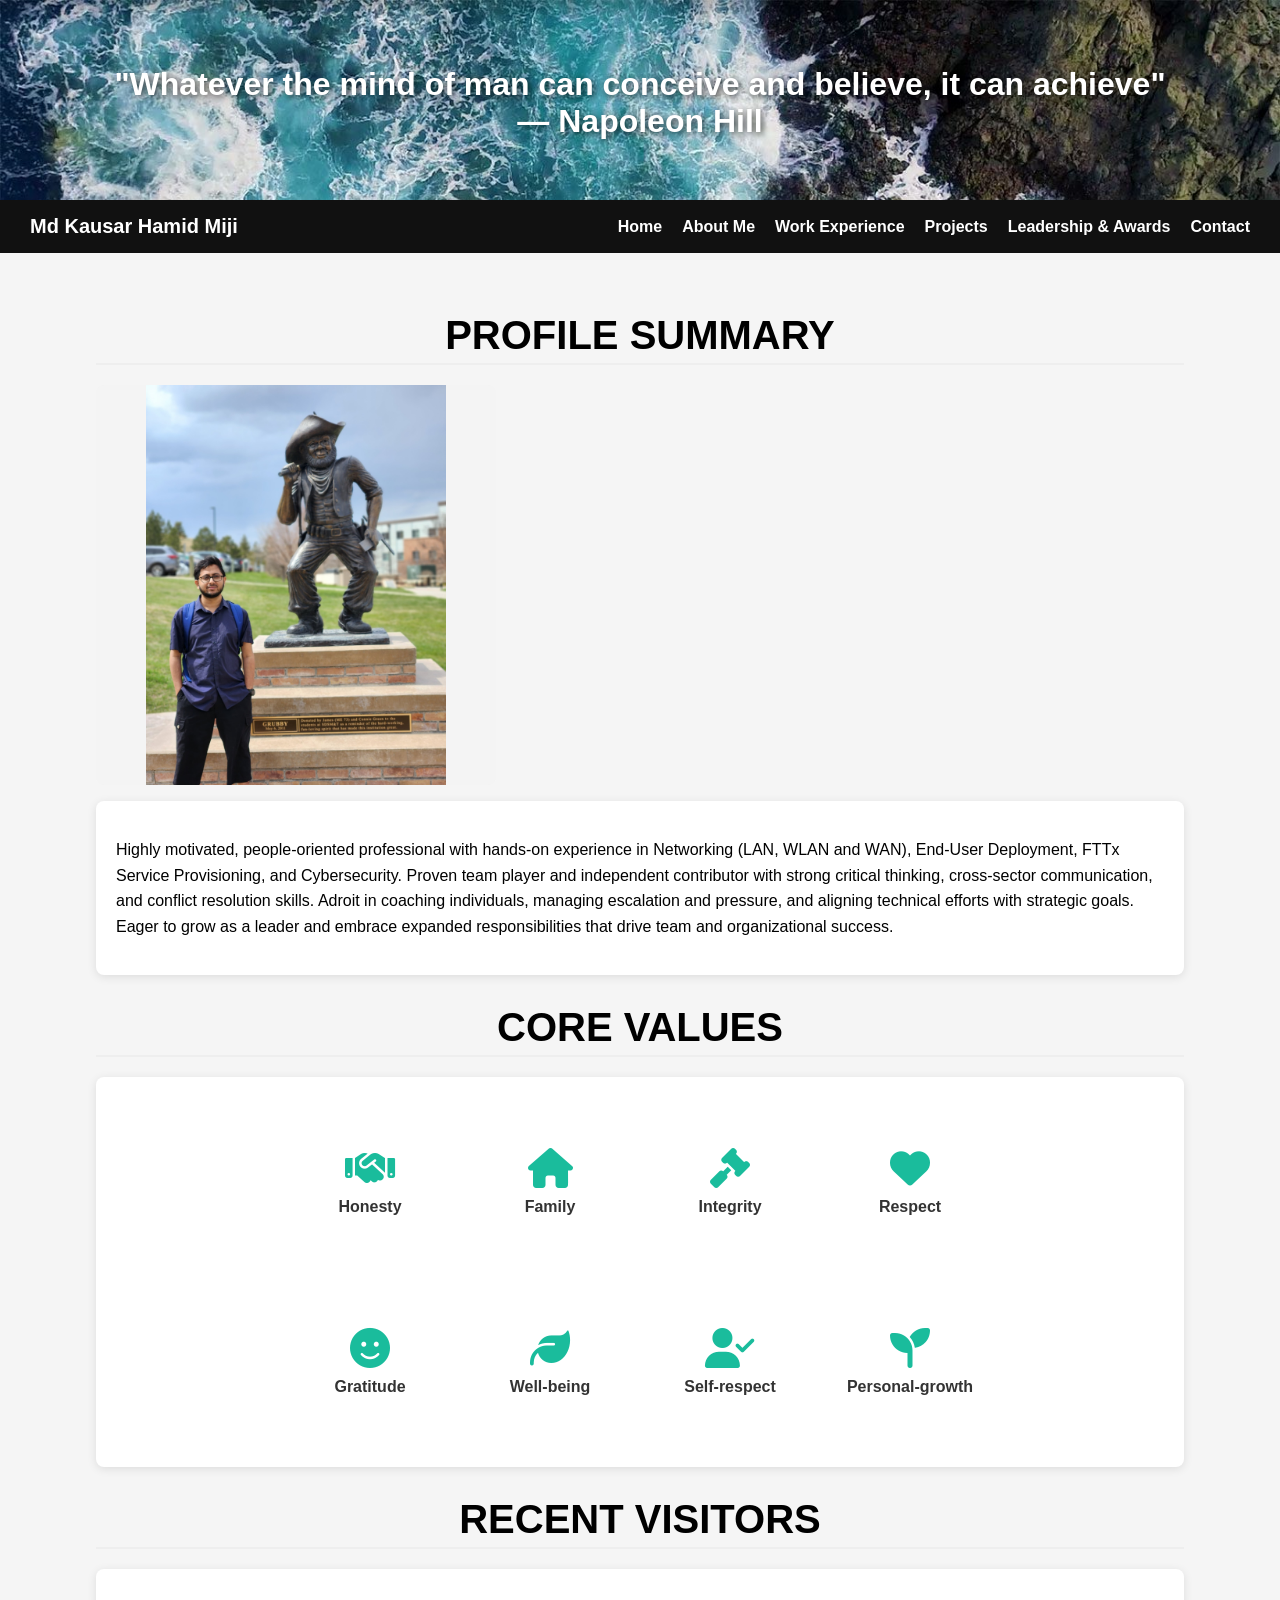
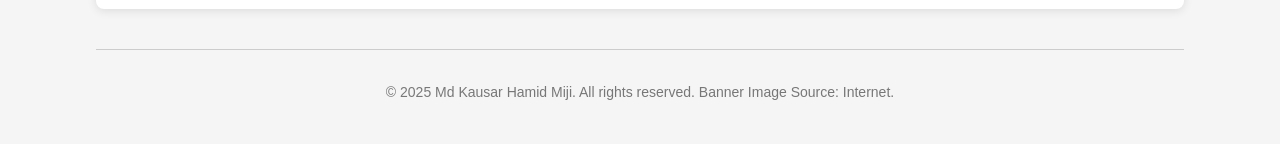
==== index.html @ d7bc6cb7 "Update index.html Updated photo frame" ====
<!DOCTYPE html>
<html lang="en">
<head>
  <meta charset="UTF-8">
  <meta name="viewport" content="width=device-width, initial-scale=1">
  <title>Miji's Portfolio</title>
  <!-- Font Awesome for icons -->
  <link rel="stylesheet" href="https://cdnjs.cloudflare.com/ajax/libs/font-awesome/6.4.0/css/all.min.css">
  <style>
    body {
      margin: 0;
      font-family: Arial, sans-serif;
      background: #f5f5f5;
    }

    /* Hero Photo Banner */
    .hero-photo {
      position: relative;
      width: 100%;
      max-height: 200px;
      overflow: hidden;
    }

    .hero-photo img {
      width: 100%;
      height: 100%;
      object-fit: cover;
      display: block;
    }

    .hero-text {
      position: absolute;
      bottom: 60px;
      left: 50%;
      transform: translateX(-50%);
      color: white;
      font-size: 32px;
      font-weight: bold;
      text-align: center;
      text-shadow: 2px 2px 6px rgba(0,0,0,0.7);
      width: 90%;
    }
    
    /* Topbar */
    .topbar {
      background-color: #111;
      color: white;
      width: 100%;
      padding: 15px 30px;
      box-sizing: border-box;
      display: flex;
      justify-content: space-between;
      align-items: center;
      position: sticky;
      top: 0;
      z-index: 1000;
    }

    .topbar h1 {
      font-size: 20px;
      margin: 0;
    }

    .topbar nav ul {
      list-style: none;
      display: flex;
      gap: 20px;
      margin: 0;
      padding: 0;
    }

    .topbar nav ul li a {
      color: white;
      text-decoration: none;
      font-weight: bold;
      transition: color 0.3s ease;
    }

    .topbar nav ul li a:hover {
      color: #f39c12;
    }

    /* Profile Photo below Topbar */
    .profile-picture {
      display: flex;
      flex-direction: column;
      align-items: center;
      padding: 16px;
      margin: 16px auto;
      width: 450px;
      box-shadow: 0 2px 6px rgba(0,0,0,0.1);
      border-radius: 8px;
      background-color: #fff;
    }

    .photo-container {
      width: 400px;
      height: 400px;
      display: flex;
      align-items: center;
      justify-content: center;
      margin-bottom: 16px;
      overflow: hidden;
      border-radius: 8px;
      background-color: #f4f4f4;
    }

    .photo-container img {
      max-width: 100%;
      max-height: 100%;
      object-fit: contain;
    }
    
/* Test frame ends here --> Previous frame starts here-->
    
    .profile-photo-container {
      text-align: center;
      margin: 20px 0;
    }

    .profile-photo-container img {
      width: 400px;
      height: 400px;
      border-radius: 50%;
      object-fit: cover;
      border: 4px solid #111;
      box-shadow: 0 4px 15px rgba(0,0,0,0.3);
    }
 */   
    /* Main content */
    .main-content {
      margin: 0 1in;
      padding: 30px 0;
    }

    h2 {
      font-size: 40px;
      margin: 30px 0 20px;
      text-align: center;
      border-bottom: 2px solid #eee;
      padding-bottom: 5px;
      margin-bottom: 20px;
    }

    .experience-item {
      background: #fff;
      padding: 20px;
      margin-bottom: 20px;
      border-radius: 8px;
      box-shadow: 0 2px 10px rgba(0,0,0,0.1);
    }

    .experience-item p {
      font-size: 16px;
      line-height: 1.6;
    }

    /* Core Values Section */
    .core-values {
      background: #fff;
      padding: 30px;
      border-radius: 8px;
      box-shadow: 0 2px 10px rgba(0,0,0,0.1);
      margin-bottom: 20px;
      display: flex;
      justify-content: center; /* center the grid horizontally */
    }

    .core-values-grid {
      display: grid;
      grid-template-columns: repeat(4, 150px);
      grid-template-rows: repeat(2, 150px);
      gap: 30px;
      justify-items: center;
      align-items: center;
      text-align: center;
    }

    .core-value {
      display: flex;
      flex-direction: column;
      align-items: center;
      justify-content: center;
    }

    .core-value i {
      font-size: 40px;
      margin-bottom: 10px;
      color: #1abc9c;
      transition: transform 0.3s ease;
    }

    .core-value i:hover {
      transform: scale(1.2);
    }

    .core-value span {
      font-size: 16px;
      font-weight: bold;
      color: #333;
    }

    footer {
      border-top: 1px solid #ccc;
      padding-top: 20px;
      font-size: 14px;
      color: #777;
      margin-top: 40px;
      text-align: center;
    }

    @media (max-width: 768px) {
      .main-content {
        margin: 0 20px;
      }
      .core-values-grid {
        grid-template-columns: repeat(2, 120px);
        grid-template-rows: repeat(4, 120px);
        gap: 20px;
      }
      .core-value i {
        font-size: 35px;
      }

      .photo-container {
        width: 100%;
        height: auto;
      }
    }
  </style>
</head>

<body>

  <!-- Hero Photo Banner -->
  <div class="hero-photo">
    <img src="ocean-banner.jpg" alt="Profile Photo">
    <div class="hero-text">
      "Whatever the mind of man can conceive and believe, it can achieve" <br> — Napoleon Hill
    </div>
  </div>

  <!-- Topbar -->
  <div class="topbar">
    <h1 class="centered-heading">Md Kausar Hamid Miji</h1>
    <nav>
      <ul>
        <li><a href="index.html">Home</a></li>
        <li><a href="about.html">About Me</a></li>
        <li><a href="Work_Experience.html">Work Experience</a></li>
        <li><a href="projects.html">Projects</a></li>
        <li><a href="leadership.html">Leadership & Awards</a></li>
        <li><a href="contact.html">Contact</a></li>
      </ul>
    </nav>
  </div>

  <!-- Main content -->
  <div class="main-content">
    <!-- Profile Summary -->
    <section id="ProfileSummary">
      <h2>PROFILE SUMMARY</h2>
      <div class=".profile-picture">
        <div class="photo-container">
           <img src="profile_pic.jpg" alt="Md Kausar Hamid Miji">
        </div>
      </div>
      
      <div class="experience-item">   
        <p>
          Highly motivated, people-oriented professional with hands-on experience in Networking (LAN, WLAN and WAN), End-User
          Deployment, FTTx Service Provisioning, and Cybersecurity. Proven team player and independent contributor with strong
          critical thinking, cross-sector communication, and conflict resolution skills. Adroit in coaching individuals, managing escalation
          and pressure, and aligning technical efforts with strategic goals. Eager to grow as a leader and embrace expanded responsibilities
          that drive team and organizational success.
        </p>
      </div>
    </section>

    <!-- Core Values -->
    <section id="CoreValues">
      <h2>CORE VALUES</h2>
      <div class="core-values">
        <div class="core-values-grid">
          <div class="core-value"><i class="fas fa-handshake"></i><span>Honesty</span></div>
          <div class="core-value"><i class="fas fa-home"></i><span>Family</span></div>
          <div class="core-value"><i class="fas fa-gavel"></i><span>Integrity</span></div>
          <div class="core-value"><i class="fas fa-heart"></i><span>Respect</span></div>
          <div class="core-value"><i class="fas fa-smile"></i><span>Gratitude</span></div>
          <div class="core-value"><i class="fas fa-leaf"></i><span>Well-being</span></div>
          <div class="core-value"><i class="fas fa-user-check"></i><span>Self-respect</span></div>
          <div class="core-value"><i class="fas fa-seedling"></i><span>Personal-growth</span></div>
        </div>
      </div>
    </section>

<!-- Recent Visitors Widget Addition -->
    <section id="ProfileSummary">
      <h2>RECENT VISITORS</h2>
      <div class="experience-item">   
    <script type="text/javascript" id="mapmyvisitors" src="//mapmyvisitors.com/map.js?d=1ADw7iK2gIEdKjWzuhNd3oODtwO9vv1DF3Tu8KcXO1w&cl=ffffff&w=a"></script>
      </div>
    </section> 
    
    <!-- Footer -->
    <footer>
      <p>&copy; 2025 Md Kausar Hamid Miji. All rights reserved. Banner Image Source: Internet.</p>
    </footer>
  </div>

</body>
</html>
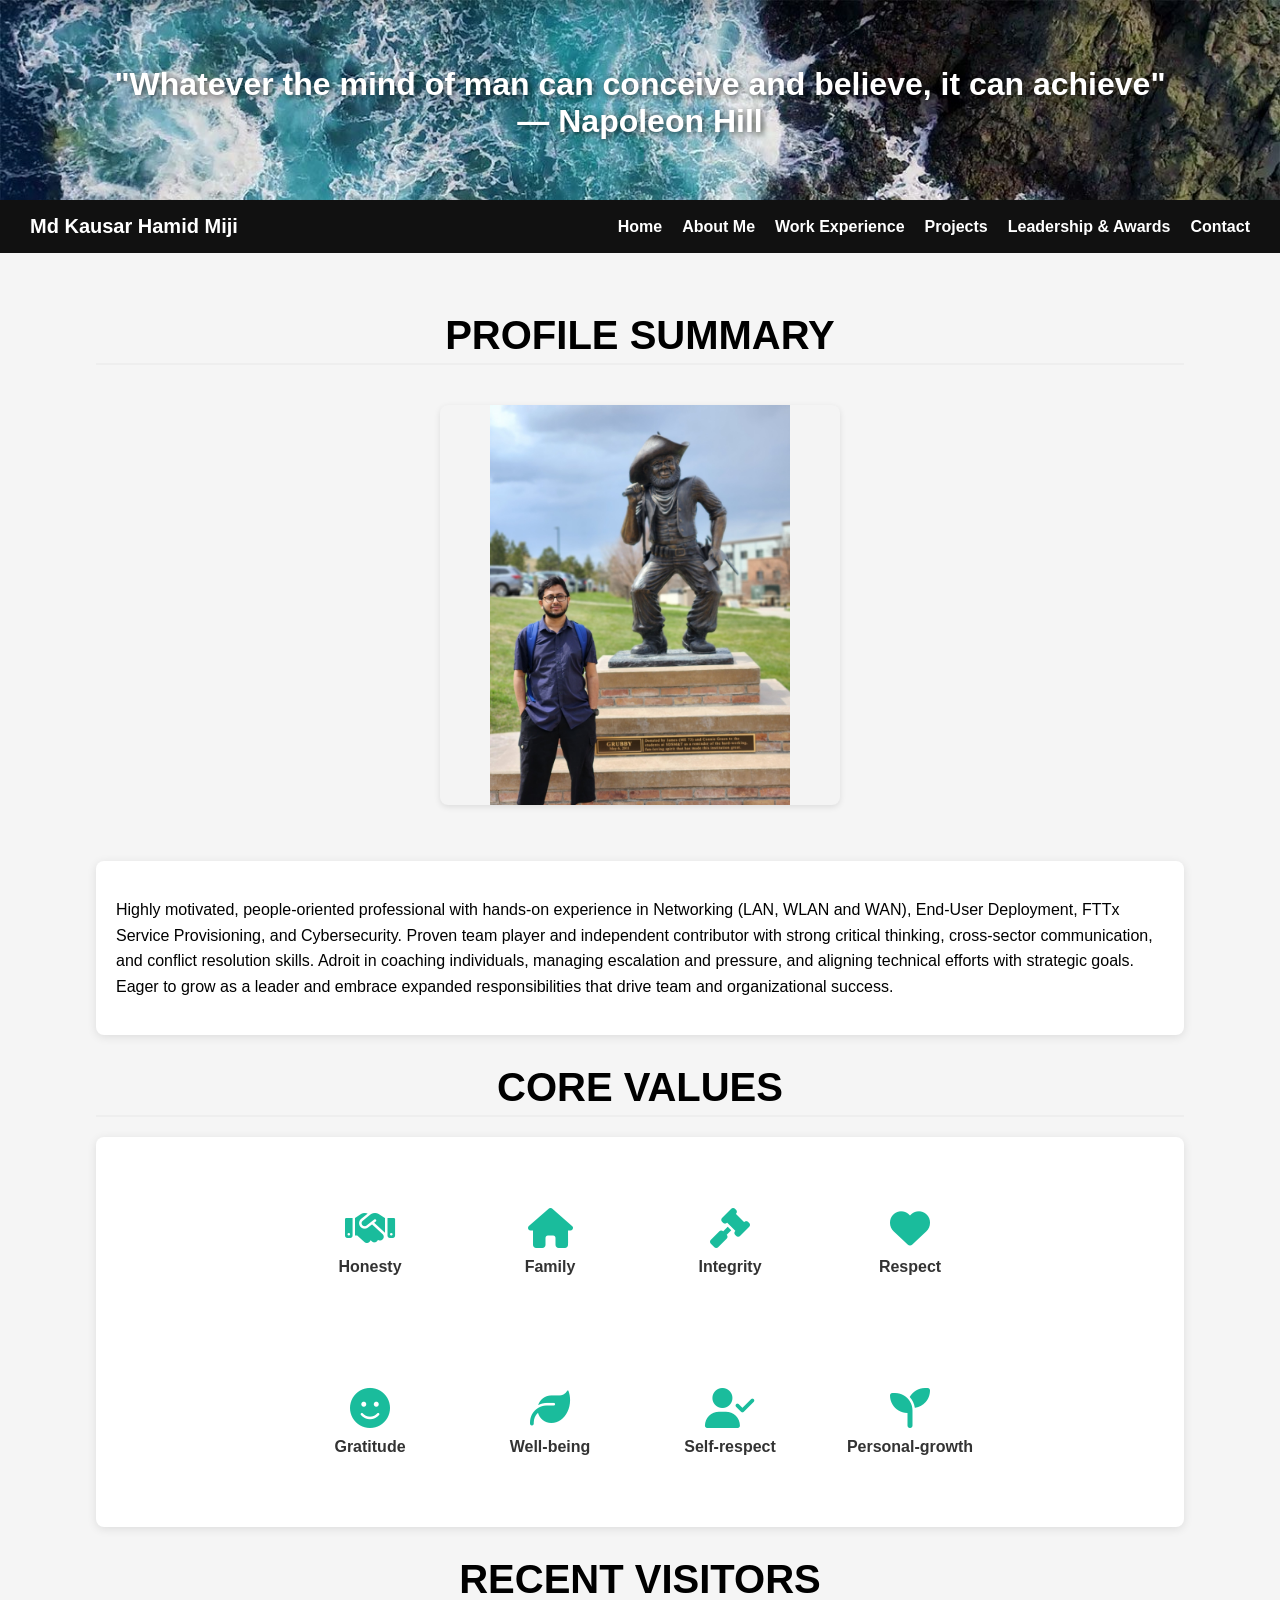
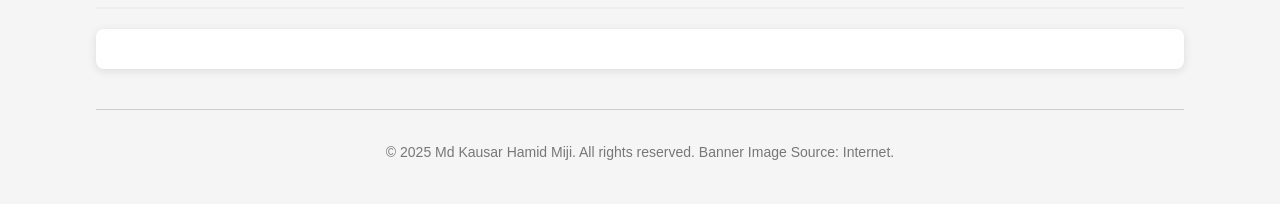
==== commit 84cde216: "Update index.html Photo frame update" ====
--- a/index.html
+++ b/index.html
@@ -81,18 +81,16 @@
     }
 
     /* Profile Photo below Topbar */
-    .profile-picture {
-      display: flex;
-      flex-direction: column;
-      align-items: center;
-      padding: 16px;
-      margin: 16px auto;
-      width: 450px;
-      box-shadow: 0 2px 6px rgba(0,0,0,0.1);
-      border-radius: 8px;
-      background-color: #fff;
-    }
-
+
+    /* Wrapper to center the frame */
+    .photo-wrapper {
+      display: flex;
+      justify-content: center;
+      align-items: center;
+      margin: 40px 0;
+    }
+
+    /* The same photo frame you used before */
     .photo-container {
       width: 400px;
       height: 400px;
@@ -103,6 +101,7 @@
       overflow: hidden;
       border-radius: 8px;
       background-color: #f4f4f4;
+      box-shadow: 0 2px 6px rgba(0, 0, 0, 0.1); /* Optional: adds same soft shadow */
     }
 
     .photo-container img {
@@ -210,8 +209,9 @@
     }
 
     @media (max-width: 768px) {
-      .main-content {
-        margin: 0 20px;
+      .photo-container {
+        width: 90%;
+        height: auto;
       }
       .core-values-grid {
         grid-template-columns: repeat(2, 120px);
@@ -260,8 +260,8 @@
     <!-- Profile Summary -->
     <section id="ProfileSummary">
       <h2>PROFILE SUMMARY</h2>
-      <div class=".profile-picture">
-        <div class="photo-container">
+        <div class="photo-wrapper">
+           <div class="photo-container">
            <img src="profile_pic.jpg" alt="Md Kausar Hamid Miji">
         </div>
       </div>
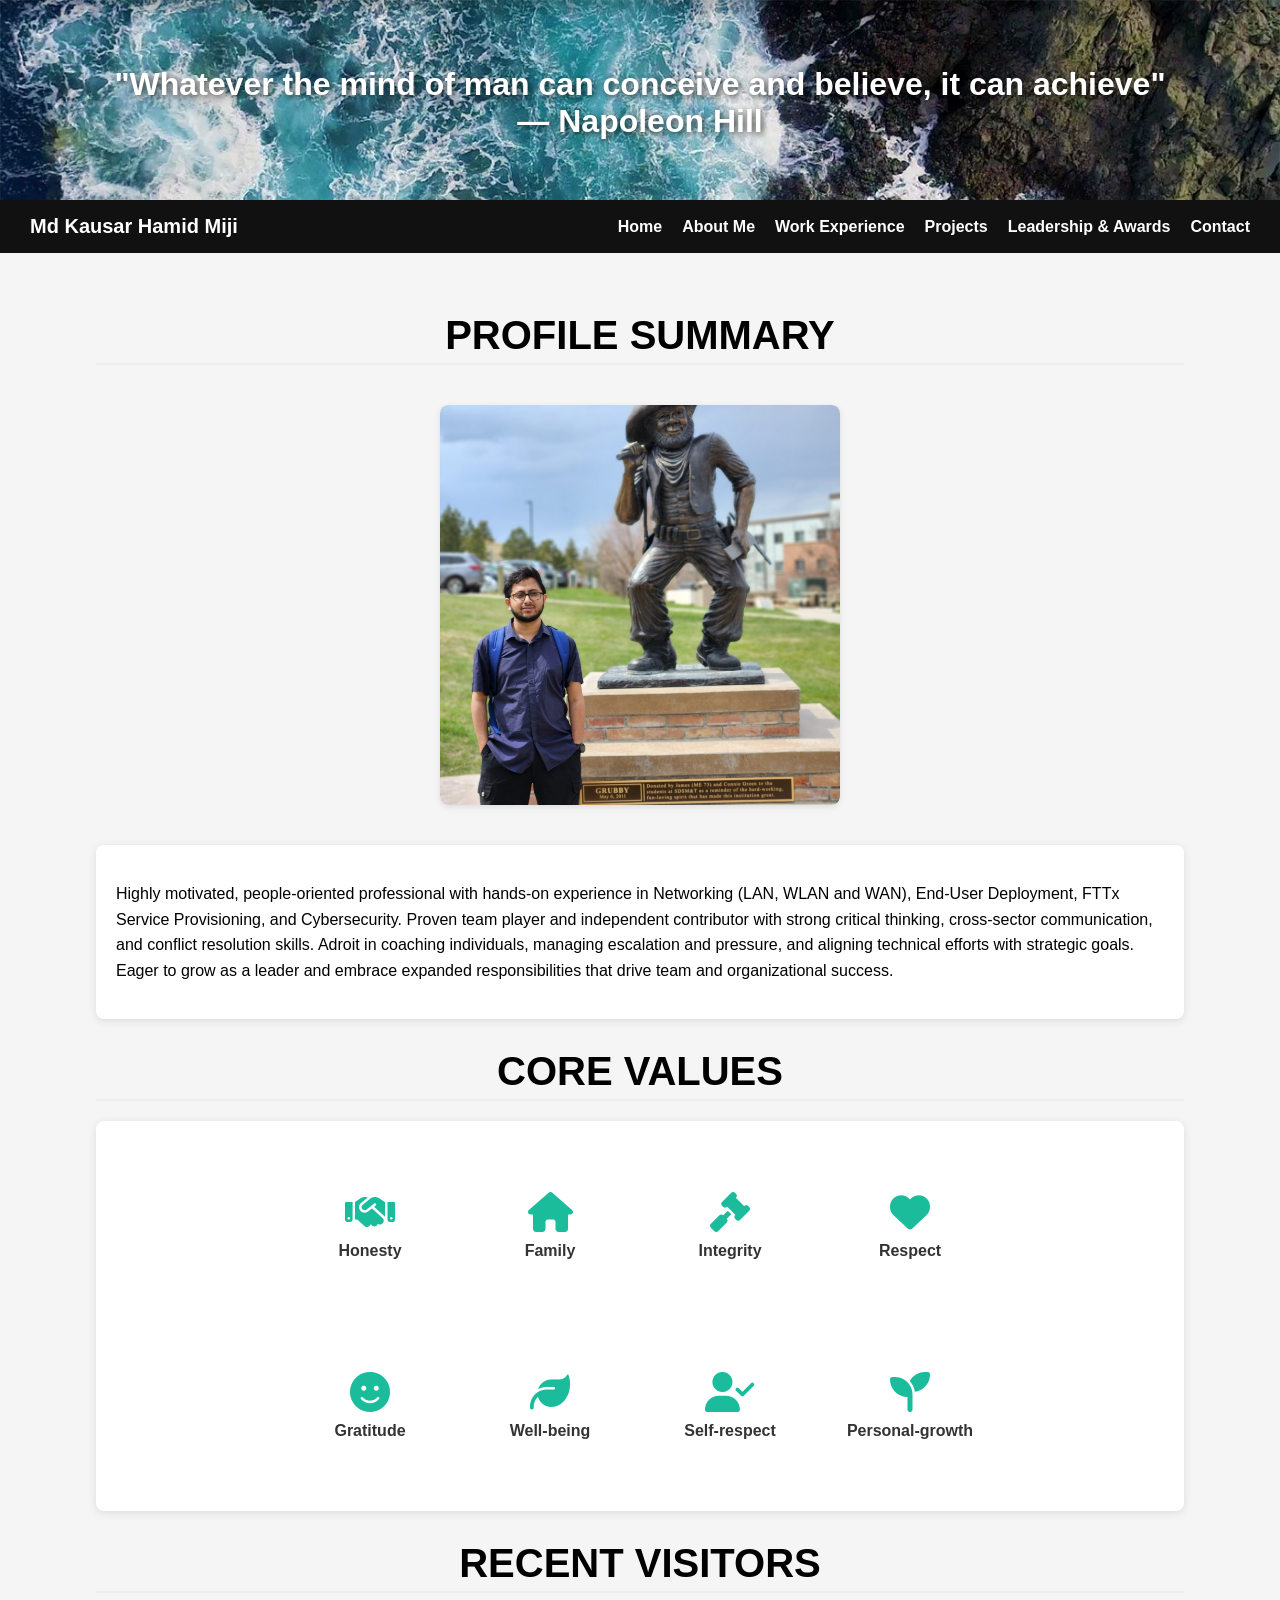
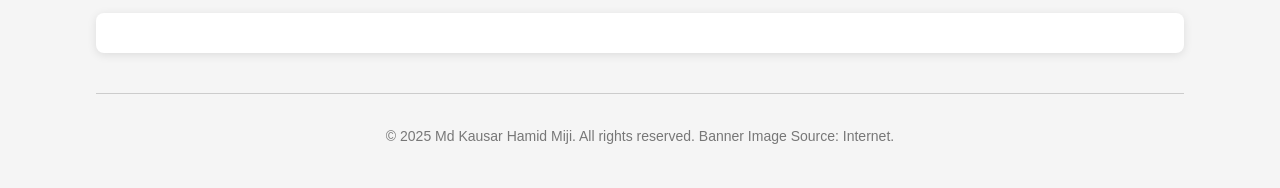
==== commit d7c455fe: "Update index.html Updated photo frame for edges" ====
--- a/index.html
+++ b/index.html
@@ -90,42 +90,24 @@
       margin: 40px 0;
     }
 
-    /* The same photo frame you used before */
+    /* The photo frame */
     .photo-container {
       width: 400px;
       height: 400px;
-      display: flex;
-      align-items: center;
-      justify-content: center;
-      margin-bottom: 16px;
-      overflow: hidden;
       border-radius: 8px;
-      background-color: #f4f4f4;
-      box-shadow: 0 2px 6px rgba(0, 0, 0, 0.1); /* Optional: adds same soft shadow */
-    }
-
+      overflow: hidden; /* Ensures photo corners follow the frame shape */
+      box-shadow: 0 2px 6px rgba(0, 0, 0, 0.1);
+    }
+
+    /* The image fills the entire frame */
     .photo-container img {
-      max-width: 100%;
-      max-height: 100%;
-      object-fit: contain;
-    }
-    
-/* Test frame ends here --> Previous frame starts here-->
-    
-    .profile-photo-container {
-      text-align: center;
-      margin: 20px 0;
-    }
-
-    .profile-photo-container img {
-      width: 400px;
-      height: 400px;
-      border-radius: 50%;
-      object-fit: cover;
-      border: 4px solid #111;
-      box-shadow: 0 4px 15px rgba(0,0,0,0.3);
-    }
- */   
+      width: 100%;
+      height: 100%;
+      object-fit: cover; /* Makes the photo fill frame evenly */
+      border-radius: 8px; /* Matches frame corners */
+      display: block;
+    }
+
     /* Main content */
     .main-content {
       margin: 0 1in;
@@ -212,6 +194,7 @@
       .photo-container {
         width: 90%;
         height: auto;
+        aspect-ratio: 1 / 1; /* Keeps it square on resize */
       }
       .core-values-grid {
         grid-template-columns: repeat(2, 120px);
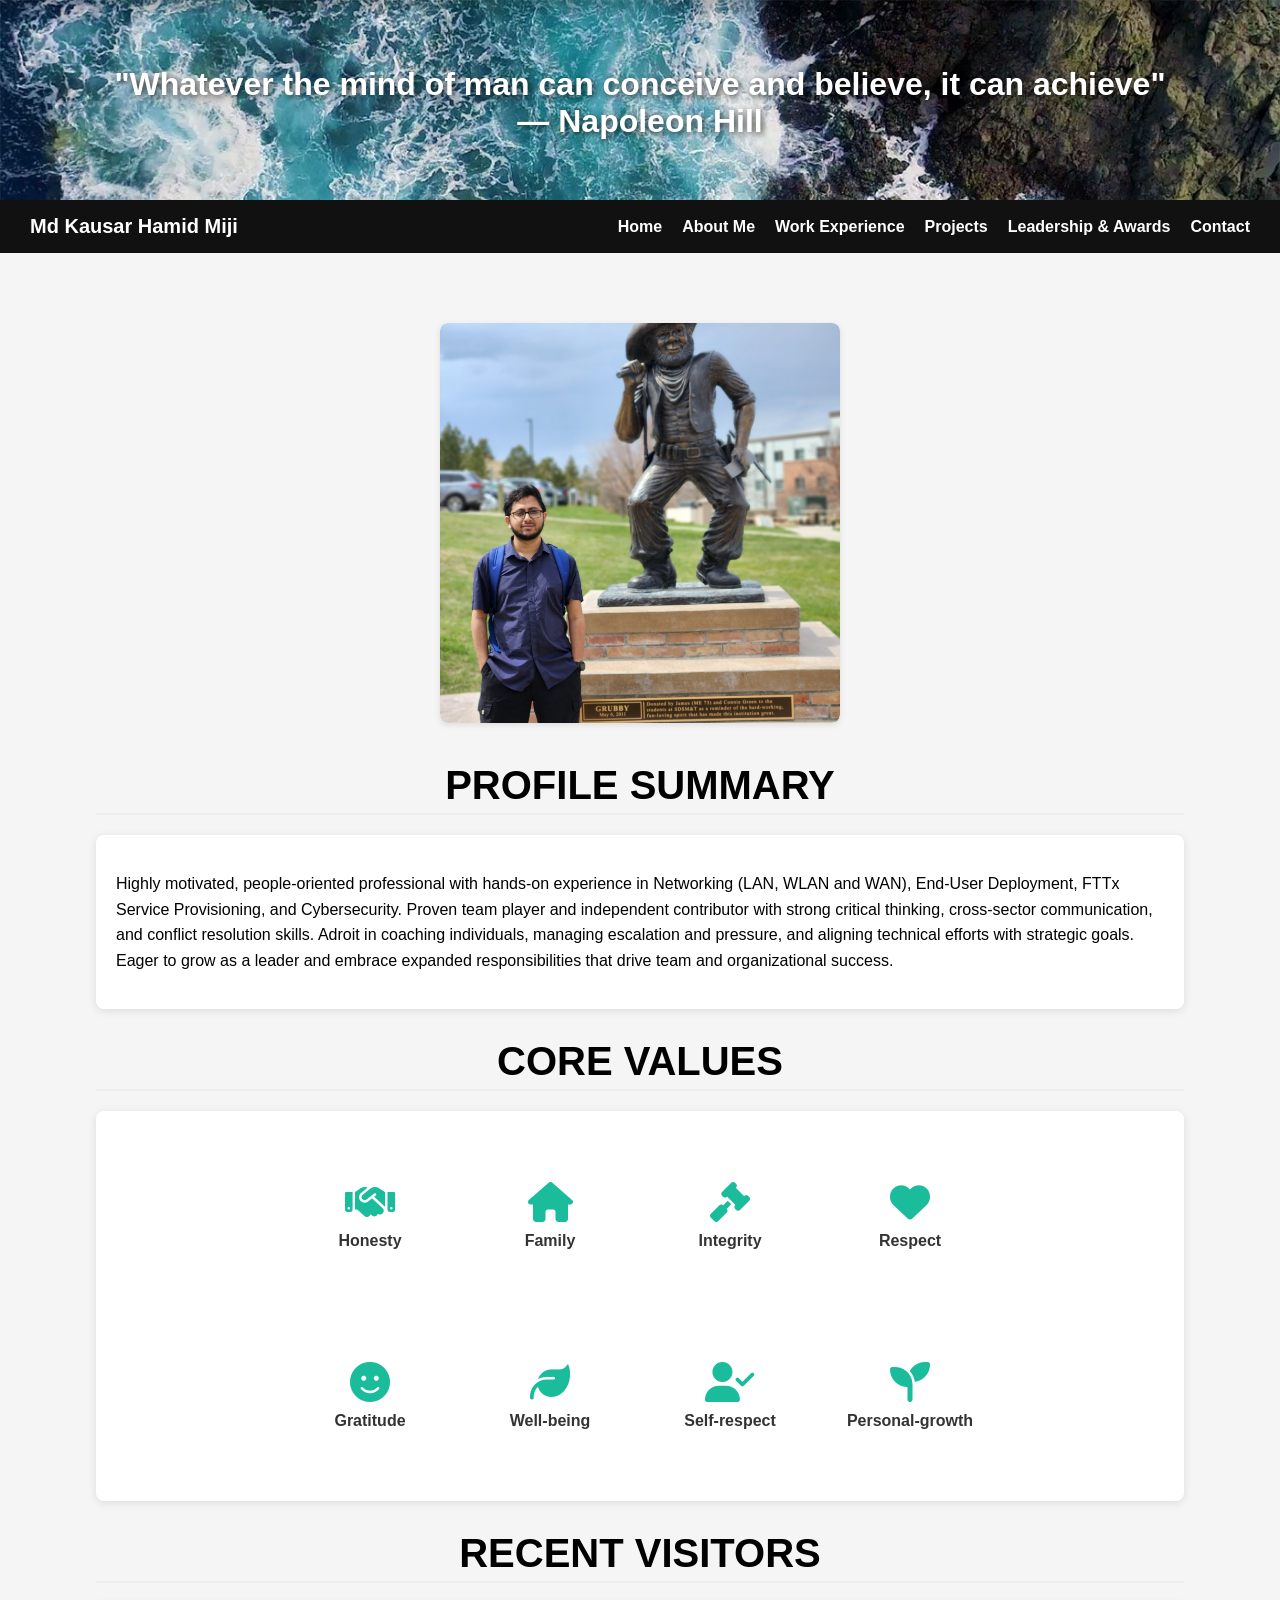
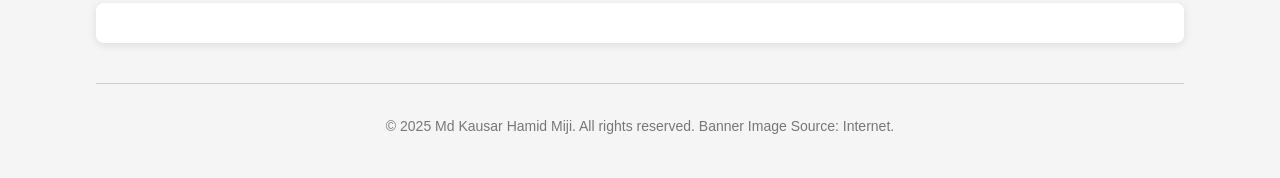
==== commit 05228f55: "Update index.html Updated index page with profile photo and profile summary" ====
--- a/index.html
+++ b/index.html
@@ -241,14 +241,16 @@
   <!-- Main content -->
   <div class="main-content">
     <!-- Profile Summary -->
-    <section id="ProfileSummary">
-      <h2>PROFILE SUMMARY</h2>
+    <section id="ProfilePhoto">
         <div class="photo-wrapper">
            <div class="photo-container">
            <img src="profile_pic.jpg" alt="Md Kausar Hamid Miji">
         </div>
       </div>
-      
+    </section>
+
+  <section id="ProfileSummary">
+      <h2>PROFILE SUMMARY</h2>
       <div class="experience-item">   
         <p>
           Highly motivated, people-oriented professional with hands-on experience in Networking (LAN, WLAN and WAN), End-User
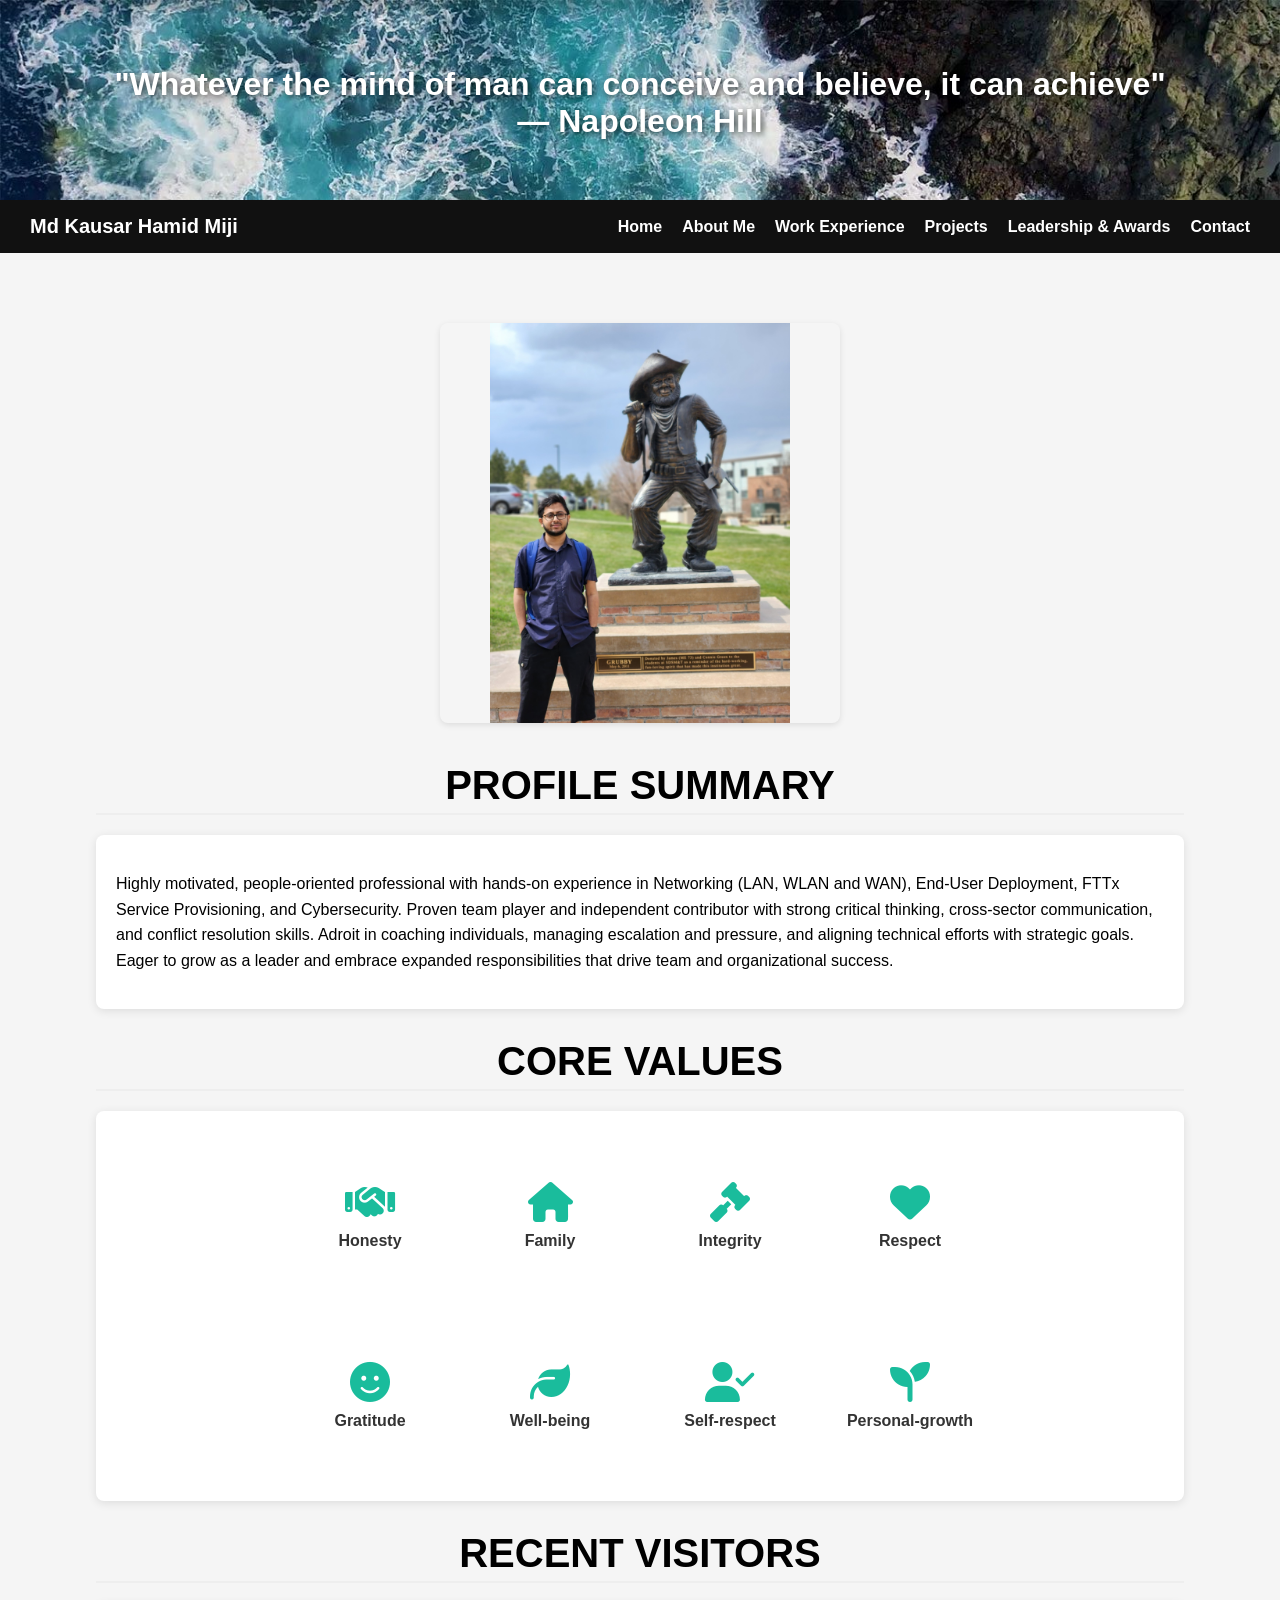
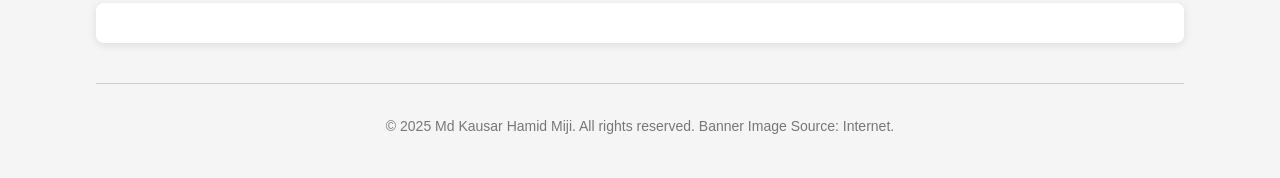
==== commit 65db0841: "Update index.html Updated photo frame..." ====
--- a/index.html
+++ b/index.html
@@ -103,7 +103,7 @@
     .photo-container img {
       width: 100%;
       height: 100%;
-      object-fit: cover; /* Makes the photo fill frame evenly */
+      object-fit: contain; /* ✅ ensures full image is visible -- object-fit: cover; /* Makes the photo fill frame evenly */
       border-radius: 8px; /* Matches frame corners */
       display: block;
     }
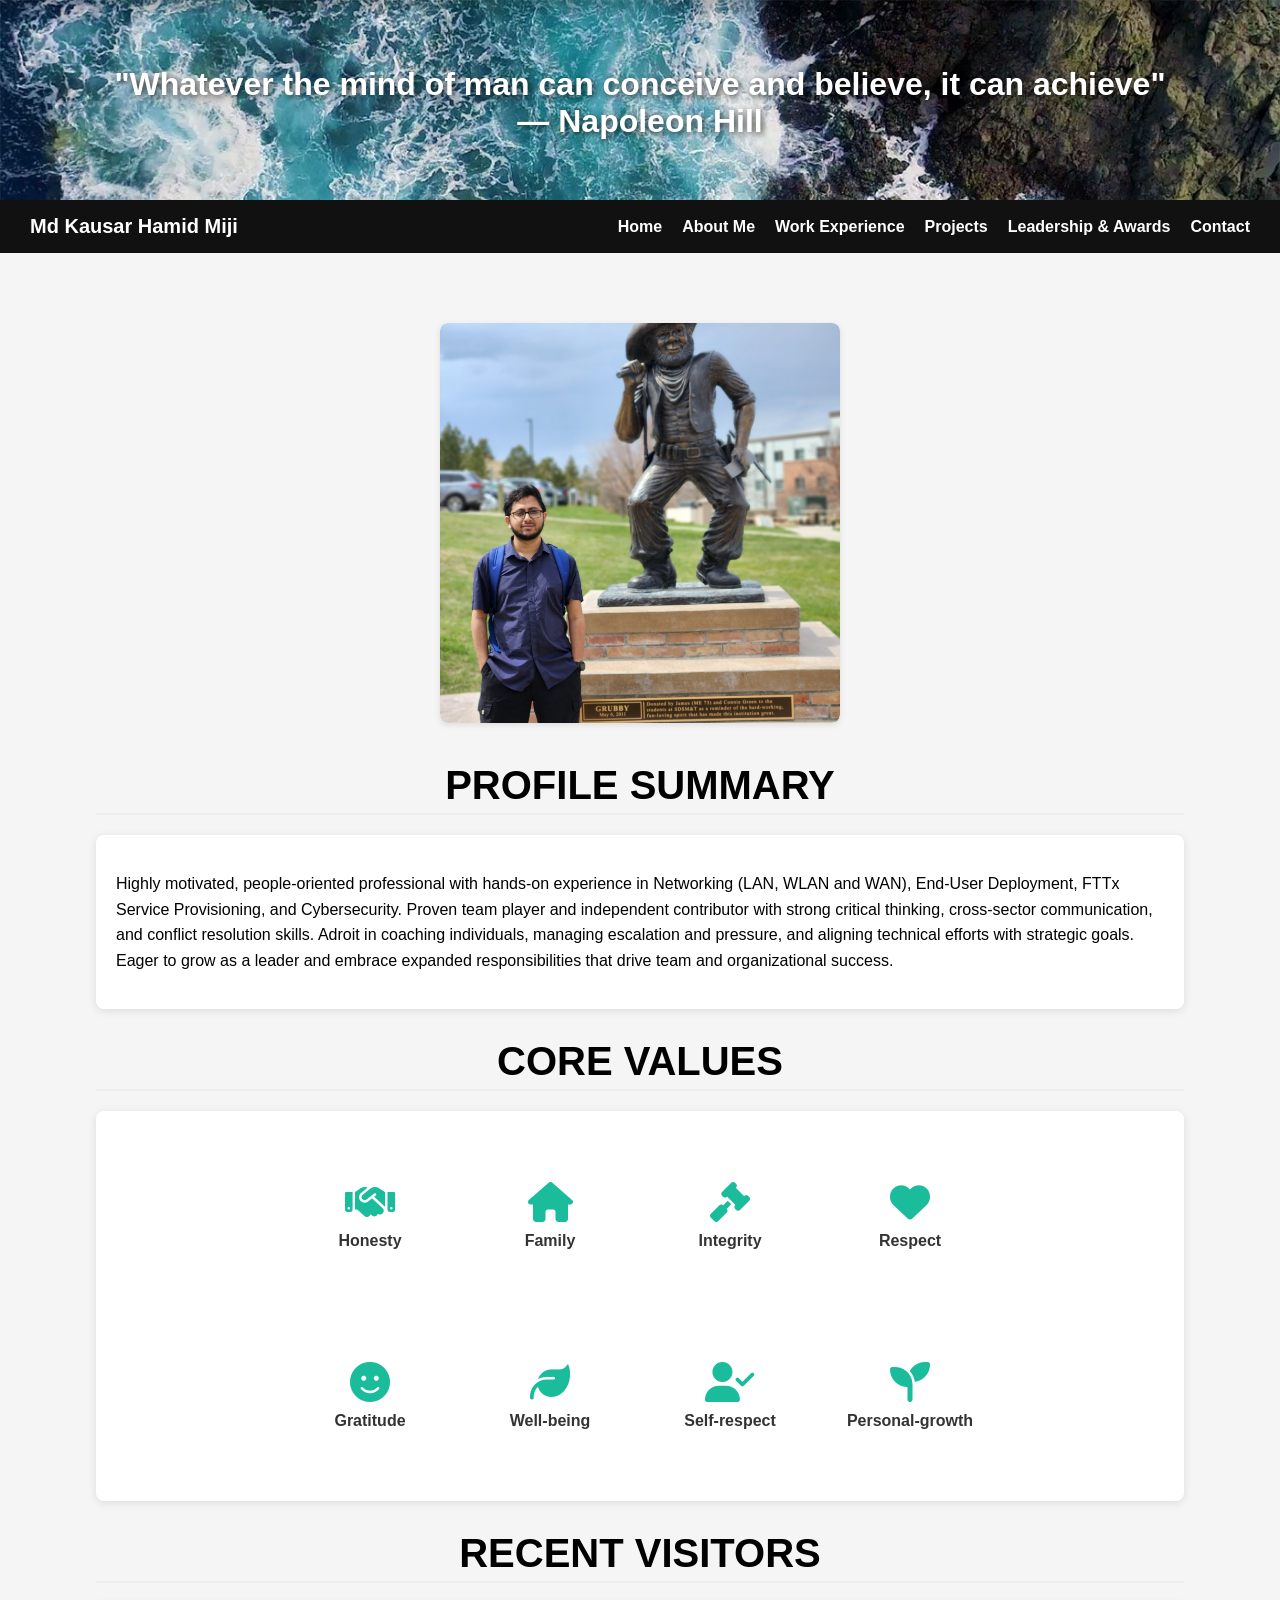
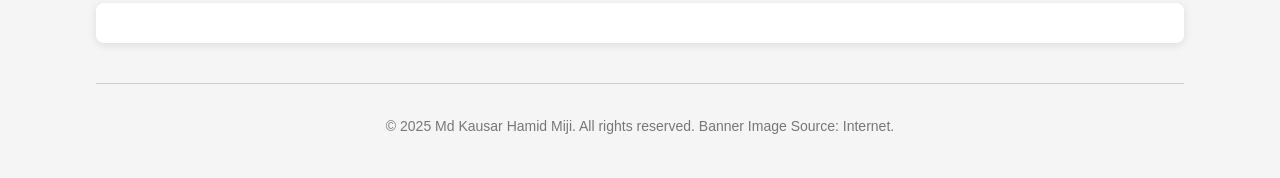
==== commit a205da7e: "Update index.html Reverted to previous photo frame" ====
--- a/index.html
+++ b/index.html
@@ -103,7 +103,7 @@
     .photo-container img {
       width: 100%;
       height: 100%;
-      object-fit: contain; /* ✅ ensures full image is visible -- object-fit: cover; /* Makes the photo fill frame evenly */
+      object-fit: cover; /* Makes the photo fill frame evenly */
       border-radius: 8px; /* Matches frame corners */
       display: block;
     }
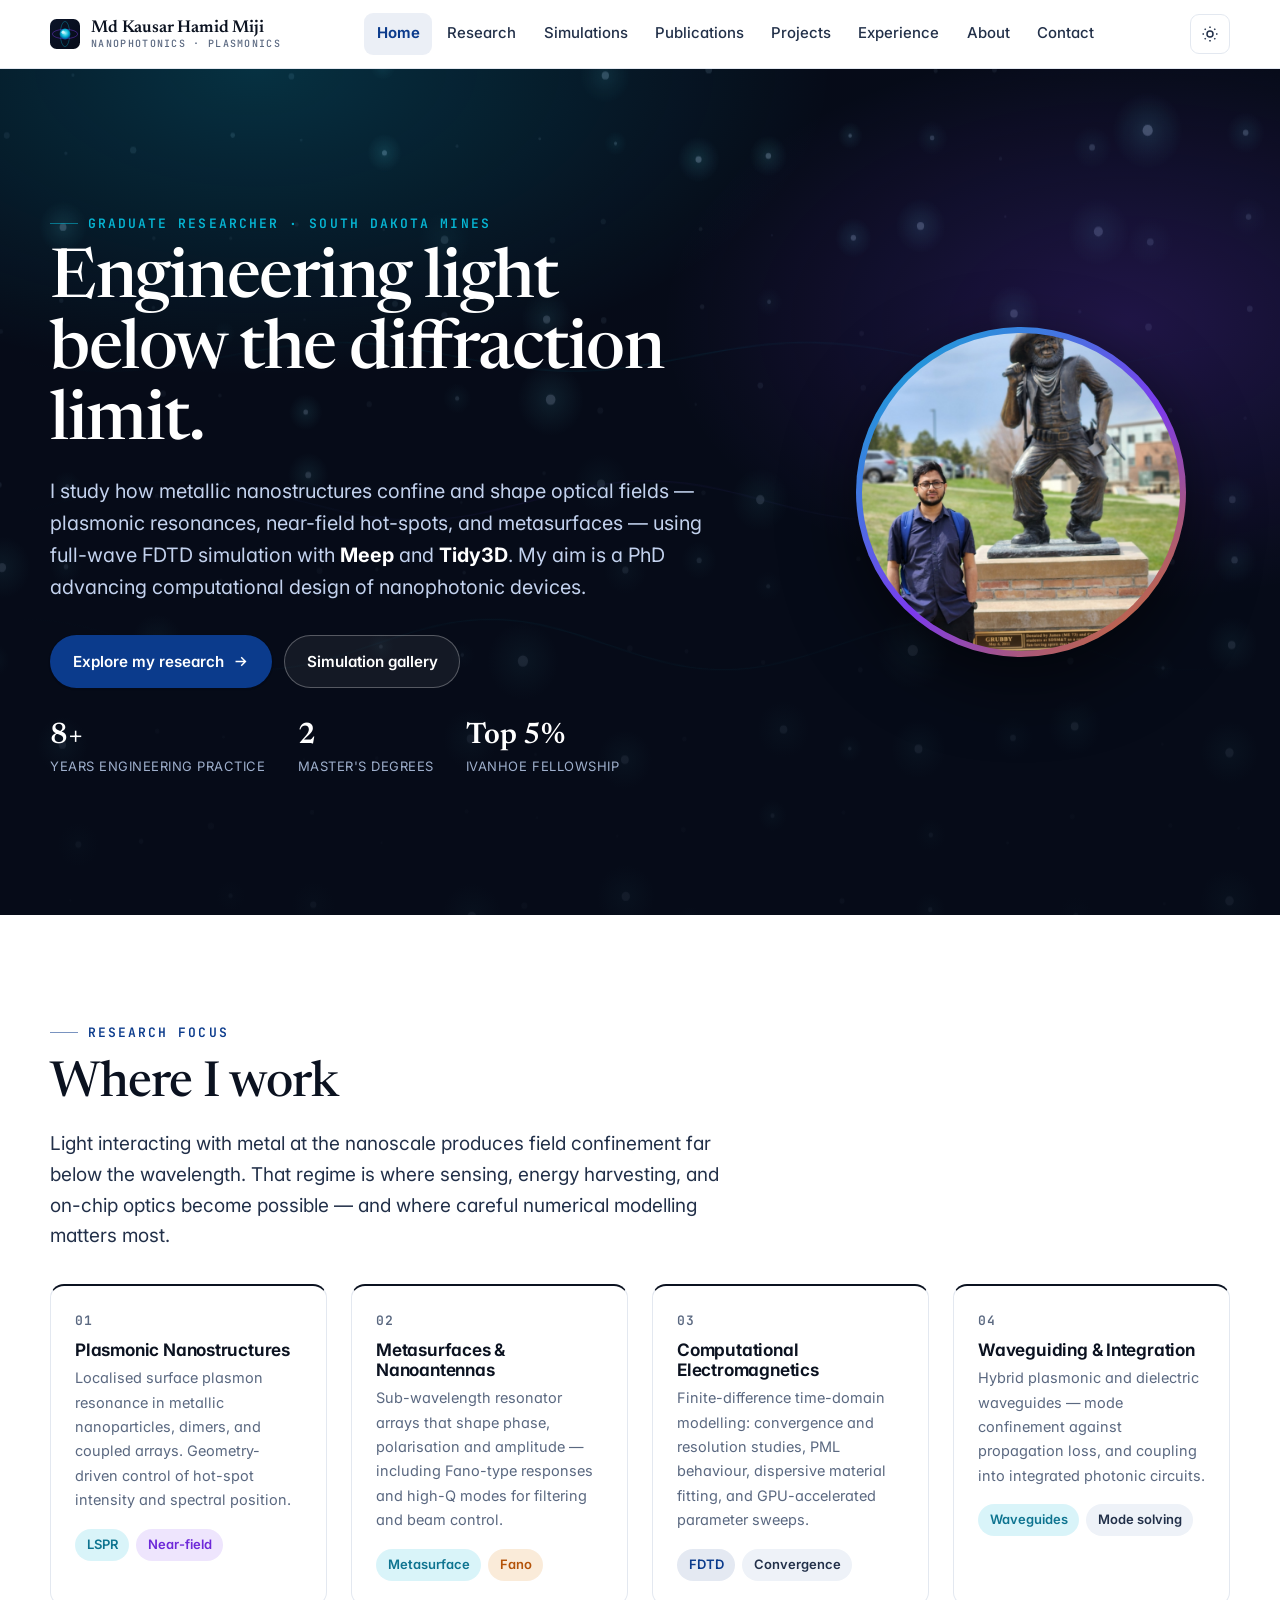
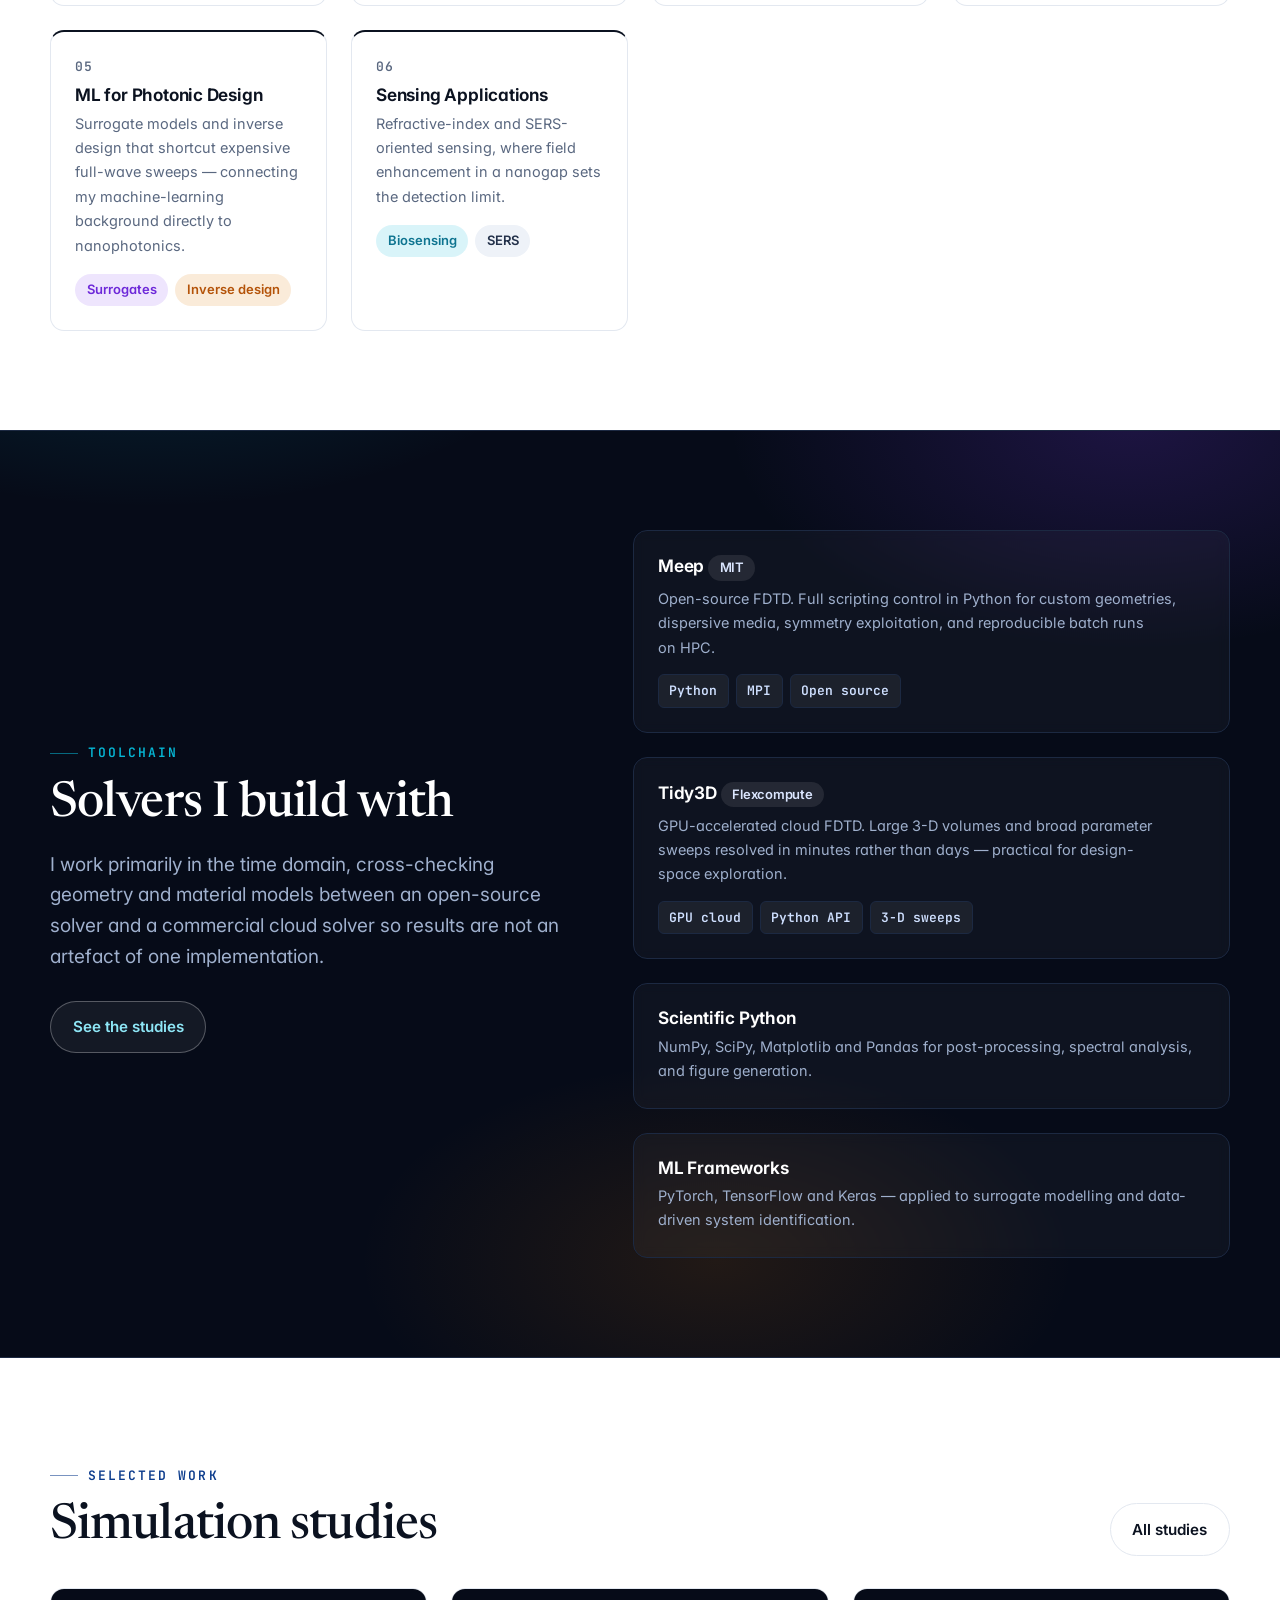
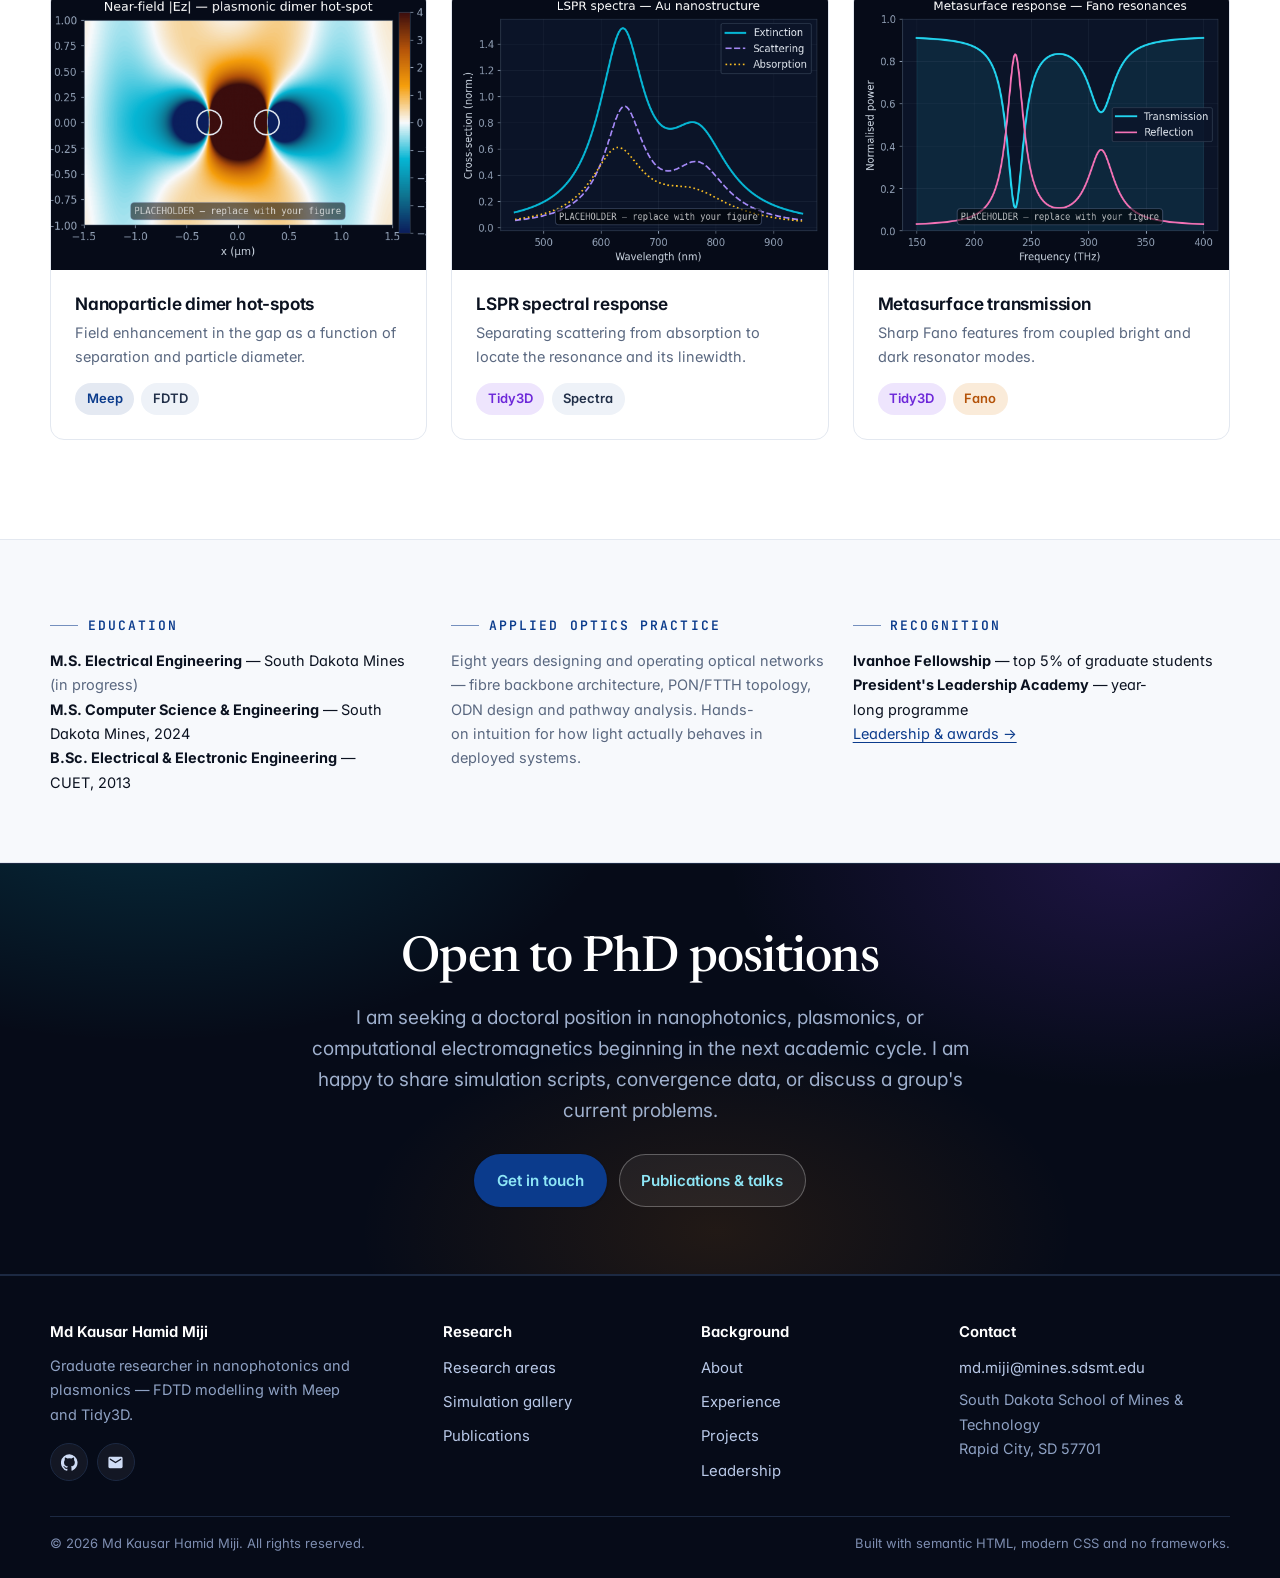
==== commit b51fc744: "Updated webpage" ====
--- a/index.html
+++ b/index.html
@@ -1,297 +1,384 @@
 <!DOCTYPE html>
 <html lang="en">
 <head>
-  <meta charset="UTF-8">
-  <meta name="viewport" content="width=device-width, initial-scale=1">
-  <title>Miji's Portfolio</title>
-  <!-- Font Awesome for icons -->
-  <link rel="stylesheet" href="https://cdnjs.cloudflare.com/ajax/libs/font-awesome/6.4.0/css/all.min.css">
-  <style>
-    body {
-      margin: 0;
-      font-family: Arial, sans-serif;
-      background: #f5f5f5;
-    }
-
-    /* Hero Photo Banner */
-    .hero-photo {
-      position: relative;
-      width: 100%;
-      max-height: 200px;
-      overflow: hidden;
-    }
-
-    .hero-photo img {
-      width: 100%;
-      height: 100%;
-      object-fit: cover;
-      display: block;
-    }
-
-    .hero-text {
-      position: absolute;
-      bottom: 60px;
-      left: 50%;
-      transform: translateX(-50%);
-      color: white;
-      font-size: 32px;
-      font-weight: bold;
-      text-align: center;
-      text-shadow: 2px 2px 6px rgba(0,0,0,0.7);
-      width: 90%;
-    }
-    
-    /* Topbar */
-    .topbar {
-      background-color: #111;
-      color: white;
-      width: 100%;
-      padding: 15px 30px;
-      box-sizing: border-box;
-      display: flex;
-      justify-content: space-between;
-      align-items: center;
-      position: sticky;
-      top: 0;
-      z-index: 1000;
-    }
-
-    .topbar h1 {
-      font-size: 20px;
-      margin: 0;
-    }
-
-    .topbar nav ul {
-      list-style: none;
-      display: flex;
-      gap: 20px;
-      margin: 0;
-      padding: 0;
-    }
-
-    .topbar nav ul li a {
-      color: white;
-      text-decoration: none;
-      font-weight: bold;
-      transition: color 0.3s ease;
-    }
-
-    .topbar nav ul li a:hover {
-      color: #f39c12;
-    }
-
-    /* Profile Photo below Topbar */
-
-    /* Wrapper to center the frame */
-    .photo-wrapper {
-      display: flex;
-      justify-content: center;
-      align-items: center;
-      margin: 40px 0;
-    }
-
-    /* The photo frame */
-    .photo-container {
-      width: 400px;
-      height: 400px;
-      border-radius: 8px;
-      overflow: hidden; /* Ensures photo corners follow the frame shape */
-      box-shadow: 0 2px 6px rgba(0, 0, 0, 0.1);
-    }
-
-    /* The image fills the entire frame */
-    .photo-container img {
-      width: 100%;
-      height: 100%;
-      object-fit: cover; /* Makes the photo fill frame evenly */
-      border-radius: 8px; /* Matches frame corners */
-      display: block;
-    }
-
-    /* Main content */
-    .main-content {
-      margin: 0 1in;
-      padding: 30px 0;
-    }
-
-    h2 {
-      font-size: 40px;
-      margin: 30px 0 20px;
-      text-align: center;
-      border-bottom: 2px solid #eee;
-      padding-bottom: 5px;
-      margin-bottom: 20px;
-    }
-
-    .experience-item {
-      background: #fff;
-      padding: 20px;
-      margin-bottom: 20px;
-      border-radius: 8px;
-      box-shadow: 0 2px 10px rgba(0,0,0,0.1);
-    }
-
-    .experience-item p {
-      font-size: 16px;
-      line-height: 1.6;
-    }
-
-    /* Core Values Section */
-    .core-values {
-      background: #fff;
-      padding: 30px;
-      border-radius: 8px;
-      box-shadow: 0 2px 10px rgba(0,0,0,0.1);
-      margin-bottom: 20px;
-      display: flex;
-      justify-content: center; /* center the grid horizontally */
-    }
-
-    .core-values-grid {
-      display: grid;
-      grid-template-columns: repeat(4, 150px);
-      grid-template-rows: repeat(2, 150px);
-      gap: 30px;
-      justify-items: center;
-      align-items: center;
-      text-align: center;
-    }
-
-    .core-value {
-      display: flex;
-      flex-direction: column;
-      align-items: center;
-      justify-content: center;
-    }
-
-    .core-value i {
-      font-size: 40px;
-      margin-bottom: 10px;
-      color: #1abc9c;
-      transition: transform 0.3s ease;
-    }
-
-    .core-value i:hover {
-      transform: scale(1.2);
-    }
-
-    .core-value span {
-      font-size: 16px;
-      font-weight: bold;
-      color: #333;
-    }
-
-    footer {
-      border-top: 1px solid #ccc;
-      padding-top: 20px;
-      font-size: 14px;
-      color: #777;
-      margin-top: 40px;
-      text-align: center;
-    }
-
-    @media (max-width: 768px) {
-      .photo-container {
-        width: 90%;
-        height: auto;
-        aspect-ratio: 1 / 1; /* Keeps it square on resize */
-      }
-      .core-values-grid {
-        grid-template-columns: repeat(2, 120px);
-        grid-template-rows: repeat(4, 120px);
-        gap: 20px;
-      }
-      .core-value i {
-        font-size: 35px;
-      }
-
-      .photo-container {
-        width: 100%;
-        height: auto;
-      }
-    }
-  </style>
+<meta charset="utf-8">
+<meta name="viewport" content="width=device-width, initial-scale=1">
+<title>Md Kausar Hamid Miji — Nanophotonics &amp; Plasmonics</title>
+<meta name="description" content="Md Kausar Hamid Miji — graduate researcher in nanophotonics and plasmonics. FDTD modelling with Meep and Tidy3D, computational electromagnetics, and machine learning for photonic design.">
+<meta name="author" content="Md Kausar Hamid Miji">
+<link rel="canonical" href="https://mijicuet.github.io/">
+
+<meta property="og:type" content="website">
+<meta property="og:site_name" content="Md Kausar Hamid Miji">
+<meta property="og:title" content="Md Kausar Hamid Miji — Nanophotonics &amp; Plasmonics">
+<meta property="og:description" content="Graduate researcher in nanophotonics and plasmonics. FDTD modelling with Meep and Tidy3D, computational electromagnetics, and machine learning for photonic design.">
+<meta property="og:url" content="https://mijicuet.github.io/">
+<meta property="og:image" content="https://mijicuet.github.io/assets/img/og-card.png">
+<meta name="twitter:card" content="summary_large_image">
+<meta name="twitter:title" content="Md Kausar Hamid Miji — Nanophotonics &amp; Plasmonics">
+<meta name="twitter:description" content="Graduate researcher in nanophotonics and plasmonics. FDTD modelling with Meep and Tidy3D.">
+<meta name="twitter:image" content="https://mijicuet.github.io/assets/img/og-card.png">
+<meta name="theme-color" content="#060b18">
+
+<link rel="icon" href="assets/img/favicon.svg" type="image/svg+xml">
+<link rel="apple-touch-icon" href="assets/img/favicon-180.png">
+<link rel="manifest" href="site.webmanifest">
+
+<link rel="preconnect" href="https://fonts.googleapis.com">
+<link rel="preconnect" href="https://fonts.gstatic.com" crossorigin>
+<link href="https://fonts.googleapis.com/css2?family=Inter:wght@400;500;600;700&family=Newsreader:opsz,wght@6..72,400;6..72,500;6..72,600&family=JetBrains+Mono:wght@400;500;600&display=swap" rel="stylesheet">
+<link rel="stylesheet" href="assets/css/main.css">
+
+<script type="application/ld+json">
+{
+  "@context": "https://schema.org",
+  "@type": "Person",
+  "name": "Md Kausar Hamid Miji",
+  "url": "https://mijicuet.github.io/",
+  "image": "https://mijicuet.github.io/profile_pic.jpg",
+  "email": "mailto:md.miji@mines.sdsmt.edu",
+  "jobTitle": "Graduate Researcher — Nanophotonics and Plasmonics",
+  "knowsAbout": ["Nanophotonics","Plasmonics","Computational Electromagnetics","FDTD","Meep","Tidy3D","Metasurfaces","Machine Learning","Optical Fiber Networks"],
+  "alumniOf": [
+    {"@type":"CollegeOrUniversity","name":"South Dakota School of Mines & Technology"},
+    {"@type":"CollegeOrUniversity","name":"Chittagong University of Engineering & Technology"}
+  ],
+  "affiliation": {"@type":"CollegeOrUniversity","name":"South Dakota School of Mines & Technology"}
+}
+</script>
 </head>
-
 <body>
-
-  <!-- Hero Photo Banner -->
-  <div class="hero-photo">
-    <img src="ocean-banner.jpg" alt="Profile Photo">
-    <div class="hero-text">
-      "Whatever the mind of man can conceive and believe, it can achieve" <br> — Napoleon Hill
-    </div>
-  </div>
-
-  <!-- Topbar -->
-  <div class="topbar">
-    <h1 class="centered-heading">Md Kausar Hamid Miji</h1>
-    <nav>
-      <ul>
-        <li><a href="index.html">Home</a></li>
-        <li><a href="about.html">About Me</a></li>
-        <li><a href="Work_Experience.html">Work Experience</a></li>
+<a class="skip-link" href="#main">Skip to main content</a>
+
+<header class="site-header">
+  <div class="wrap nav">
+    <a class="brand" href="index.html">
+      <img class="brand-mark" src="assets/img/favicon.svg" alt="" width="30" height="30">
+      <span>Md Kausar Hamid Miji<small>Nanophotonics · Plasmonics</small></span>
+    </a>
+    <nav aria-label="Primary">
+      <ul class="nav-list" id="primary-nav">
+        <li><a href="index.html" aria-current="page">Home</a></li>
+        <li><a href="research.html">Research</a></li>
+        <li><a href="simulations.html">Simulations</a></li>
+        <li><a href="publications.html">Publications</a></li>
         <li><a href="projects.html">Projects</a></li>
-        <li><a href="leadership.html">Leadership & Awards</a></li>
+        <li><a href="Work_Experience.html">Experience</a></li>
+        <li><a href="about.html">About</a></li>
         <li><a href="contact.html">Contact</a></li>
       </ul>
     </nav>
+    <div class="nav-actions">
+      <button class="icon-btn theme-toggle" type="button" aria-label="Switch to dark theme">
+        <svg class="sun" viewBox="0 0 24 24" fill="none" stroke="currentColor" stroke-width="2" aria-hidden="true"><circle cx="12" cy="12" r="4"/><path d="M12 2v2M12 20v2M4.9 4.9l1.4 1.4M17.7 17.7l1.4 1.4M2 12h2M20 12h2M4.9 19.1l1.4-1.4M17.7 6.3l1.4-1.4"/></svg>
+        <svg class="moon" viewBox="0 0 24 24" fill="none" stroke="currentColor" stroke-width="2" aria-hidden="true"><path d="M21 12.8A9 9 0 1 1 11.2 3a7 7 0 0 0 9.8 9.8z"/></svg>
+      </button>
+      <button class="icon-btn nav-toggle" type="button" aria-expanded="false" aria-controls="primary-nav" aria-label="Open menu">
+        <svg viewBox="0 0 24 24" fill="none" stroke="currentColor" stroke-width="2" aria-hidden="true"><path d="M3 6h18M3 12h18M3 18h18"/></svg>
+      </button>
+    </div>
   </div>
-
-  <!-- Main content -->
-  <div class="main-content">
-    <!-- Profile Summary -->
-    <section id="ProfilePhoto">
-        <div class="photo-wrapper">
-           <div class="photo-container">
-           <img src="profile_pic.jpg" alt="Md Kausar Hamid Miji">
-        </div>
-      </div>
-    </section>
-
-  <section id="ProfileSummary">
-      <h2>PROFILE SUMMARY</h2>
-      <div class="experience-item">   
-        <p>
-          Highly motivated, people-oriented professional with hands-on experience in Networking (LAN, WLAN and WAN), End-User
-          Deployment, FTTx Service Provisioning, and Cybersecurity. Proven team player and independent contributor with strong
-          critical thinking, cross-sector communication, and conflict resolution skills. Adroit in coaching individuals, managing escalation
-          and pressure, and aligning technical efforts with strategic goals. Eager to grow as a leader and embrace expanded responsibilities
-          that drive team and organizational success.
+</header>
+
+<main id="main">
+
+  <!-- ============================ HERO ============================ -->
+  <section class="hero">
+    <canvas class="hero-canvas" aria-hidden="true"></canvas>
+    <div class="wrap hero-inner">
+      <div>
+        <p class="eyebrow">Graduate Researcher · South Dakota Mines</p>
+        <h1 class="display">Engineering light<br>below the diffraction limit.</h1>
+        <p class="lead">
+          I study how metallic nanostructures confine and shape optical fields — plasmonic
+          resonances, near-field hot-spots, and metasurfaces — using full-wave FDTD
+          simulation with <strong style="color:#fff">Meep</strong> and
+          <strong style="color:#fff">Tidy3D</strong>. My aim is a PhD advancing
+          computational design of nanophotonic devices.
         </p>
-      </div>
-    </section>
-
-    <!-- Core Values -->
-    <section id="CoreValues">
-      <h2>CORE VALUES</h2>
-      <div class="core-values">
-        <div class="core-values-grid">
-          <div class="core-value"><i class="fas fa-handshake"></i><span>Honesty</span></div>
-          <div class="core-value"><i class="fas fa-home"></i><span>Family</span></div>
-          <div class="core-value"><i class="fas fa-gavel"></i><span>Integrity</span></div>
-          <div class="core-value"><i class="fas fa-heart"></i><span>Respect</span></div>
-          <div class="core-value"><i class="fas fa-smile"></i><span>Gratitude</span></div>
-          <div class="core-value"><i class="fas fa-leaf"></i><span>Well-being</span></div>
-          <div class="core-value"><i class="fas fa-user-check"></i><span>Self-respect</span></div>
-          <div class="core-value"><i class="fas fa-seedling"></i><span>Personal-growth</span></div>
-        </div>
-      </div>
-    </section>
-
-<!-- Recent Visitors Widget Addition -->
-    <section id="ProfileSummary">
-      <h2>RECENT VISITORS</h2>
-      <div class="experience-item">   
-    <script type="text/javascript" id="mapmyvisitors" src="//mapmyvisitors.com/map.js?d=1ADw7iK2gIEdKjWzuhNd3oODtwO9vv1DF3Tu8KcXO1w&cl=ffffff&w=a"></script>
-      </div>
-    </section> 
-    
-    <!-- Footer -->
-    <footer>
-      <p>&copy; 2025 Md Kausar Hamid Miji. All rights reserved. Banner Image Source: Internet.</p>
-    </footer>
+        <div class="btn-row" style="margin-top:2rem">
+          <a class="btn btn-primary" href="research.html">Explore my research
+            <svg viewBox="0 0 24 24" fill="none" stroke="currentColor" stroke-width="2" aria-hidden="true"><path d="M5 12h14M13 6l6 6-6 6"/></svg></a>
+          <a class="btn btn-on-dark" href="simulations.html">Simulation gallery</a>
+        </div>
+        <div class="hero-stats">
+          <div class="stat"><b>8+</b><span>YEARS ENGINEERING PRACTICE</span></div>
+          <div class="stat"><b>2</b><span>MASTER'S DEGREES</span></div>
+          <div class="stat"><b>Top 5%</b><span>IVANHOE FELLOWSHIP</span></div>
+        </div>
+      </div>
+      <div class="hero-portrait">
+        <img src="profile_pic.jpg" alt="Portrait of Md Kausar Hamid Miji" width="330" height="330" fetchpriority="high">
+      </div>
+    </div>
+  </section>
+
+  <!-- ====================== RESEARCH FOCUS ====================== -->
+  <section class="section">
+    <div class="wrap">
+      <div class="section-head measure">
+        <p class="eyebrow">Research focus</p>
+        <h2 class="h1">Where I work</h2>
+        <p class="lead" style="margin-top:1rem">
+          Light interacting with metal at the nanoscale produces field confinement far below
+          the wavelength. That regime is where sensing, energy harvesting, and on-chip optics
+          become possible — and where careful numerical modelling matters most.
+        </p>
+      </div>
+
+      <div class="grid grid-3">
+        <article class="card card-hover reveal feature">
+          <span class="num">01</span>
+          <h3 class="card-title">Plasmonic Nanostructures</h3>
+          <p class="small muted">Localised surface plasmon resonance in metallic nanoparticles,
+             dimers, and coupled arrays. Geometry-driven control of hot-spot intensity and
+             spectral position.</p>
+          <div class="chip-row" style="margin-top:1rem">
+            <span class="chip chip-cyan">LSPR</span><span class="chip chip-violet">Near-field</span>
+          </div>
+        </article>
+
+        <article class="card card-hover reveal feature">
+          <span class="num">02</span>
+          <h3 class="card-title">Metasurfaces &amp; Nanoantennas</h3>
+          <p class="small muted">Sub-wavelength resonator arrays that shape phase, polarisation
+             and amplitude — including Fano-type responses and high-Q modes for filtering
+             and beam control.</p>
+          <div class="chip-row" style="margin-top:1rem">
+            <span class="chip chip-cyan">Metasurface</span><span class="chip chip-amber">Fano</span>
+          </div>
+        </article>
+
+        <article class="card card-hover reveal feature">
+          <span class="num">03</span>
+          <h3 class="card-title">Computational Electromagnetics</h3>
+          <p class="small muted">Finite-difference time-domain modelling: convergence and
+             resolution studies, PML behaviour, dispersive material fitting, and
+             GPU-accelerated parameter sweeps.</p>
+          <div class="chip-row" style="margin-top:1rem">
+            <span class="chip chip-brand">FDTD</span><span class="chip">Convergence</span>
+          </div>
+        </article>
+
+        <article class="card card-hover reveal feature">
+          <span class="num">04</span>
+          <h3 class="card-title">Waveguiding &amp; Integration</h3>
+          <p class="small muted">Hybrid plasmonic and dielectric waveguides — mode confinement
+             against propagation loss, and coupling into integrated photonic circuits.</p>
+          <div class="chip-row" style="margin-top:1rem">
+            <span class="chip chip-cyan">Waveguides</span><span class="chip">Mode solving</span>
+          </div>
+        </article>
+
+        <article class="card card-hover reveal feature">
+          <span class="num">05</span>
+          <h3 class="card-title">ML for Photonic Design</h3>
+          <p class="small muted">Surrogate models and inverse design that shortcut expensive
+             full-wave sweeps — connecting my machine-learning background directly to
+             nanophotonics.</p>
+          <div class="chip-row" style="margin-top:1rem">
+            <span class="chip chip-violet">Surrogates</span><span class="chip chip-amber">Inverse design</span>
+          </div>
+        </article>
+
+        <article class="card card-hover reveal feature">
+          <span class="num">06</span>
+          <h3 class="card-title">Sensing Applications</h3>
+          <p class="small muted">Refractive-index and SERS-oriented sensing, where field
+             enhancement in a nanogap sets the detection limit.</p>
+          <div class="chip-row" style="margin-top:1rem">
+            <span class="chip chip-cyan">Biosensing</span><span class="chip">SERS</span>
+          </div>
+        </article>
+      </div>
+    </div>
+  </section>
+
+  <!-- ====================== TOOLCHAIN (dark band) ====================== -->
+  <section class="band-dark section">
+    <div class="wrap content">
+      <div class="grid" style="grid-template-columns:minmax(0,1fr) minmax(0,1.15fr);gap:clamp(2rem,5vw,4rem);align-items:center">
+        <div>
+          <p class="eyebrow">Toolchain</p>
+          <h2 class="h1">Solvers I build with</h2>
+          <p class="lead" style="margin-top:1rem">
+            I work primarily in the time domain, cross-checking geometry and material models
+            between an open-source solver and a commercial cloud solver so results are not an
+            artefact of one implementation.
+          </p>
+          <div class="btn-row" style="margin-top:1.75rem">
+            <a class="btn btn-on-dark" href="simulations.html">See the studies</a>
+          </div>
+        </div>
+        <div class="grid grid-2">
+          <div class="card">
+            <h3 class="card-title">Meep <span class="chip chip-cyan" style="vertical-align:middle">MIT</span></h3>
+            <p class="small">Open-source FDTD. Full scripting control in Python for custom
+               geometries, dispersive media, symmetry exploitation, and reproducible batch runs
+               on HPC.</p>
+            <div class="chip-row" style="margin-top:.9rem">
+              <span class="tool-badge">Python</span><span class="tool-badge">MPI</span><span class="tool-badge">Open source</span>
+            </div>
+          </div>
+          <div class="card">
+            <h3 class="card-title">Tidy3D <span class="chip chip-violet" style="vertical-align:middle">Flexcompute</span></h3>
+            <p class="small">GPU-accelerated cloud FDTD. Large 3-D volumes and broad parameter
+               sweeps resolved in minutes rather than days — practical for design-space
+               exploration.</p>
+            <div class="chip-row" style="margin-top:.9rem">
+              <span class="tool-badge">GPU cloud</span><span class="tool-badge">Python API</span><span class="tool-badge">3-D sweeps</span>
+            </div>
+          </div>
+          <div class="card">
+            <h3 class="card-title">Scientific Python</h3>
+            <p class="small">NumPy, SciPy, Matplotlib and Pandas for post-processing, spectral
+               analysis, and figure generation.</p>
+          </div>
+          <div class="card">
+            <h3 class="card-title">ML Frameworks</h3>
+            <p class="small">PyTorch, TensorFlow and Keras — applied to surrogate modelling and
+               data-driven system identification.</p>
+          </div>
+        </div>
+      </div>
+    </div>
+  </section>
+
+  <!-- ====================== SELECTED WORK ====================== -->
+  <section class="section">
+    <div class="wrap">
+      <div class="section-head" style="display:flex;justify-content:space-between;align-items:end;gap:1rem;flex-wrap:wrap">
+        <div class="measure">
+          <p class="eyebrow">Selected work</p>
+          <h2 class="h1">Simulation studies</h2>
+        </div>
+        <a class="btn btn-ghost" href="simulations.html">All studies</a>
+      </div>
+
+      <div class="grid grid-3">
+        <article class="card card-flush card-hover figure-card reveal">
+          <div class="fig"><img src="assets/figures/fig-nearfield-dimer.png" alt="Near-field map showing a hot-spot in the gap of a plasmonic nanoparticle dimer" loading="lazy" width="709" height="425"></div>
+          <div class="card-body">
+            <h3 class="card-title">Nanoparticle dimer hot-spots</h3>
+            <p class="small muted">Field enhancement in the gap as a function of separation and particle diameter.</p>
+            <div class="chip-row" style="margin-top:.85rem"><span class="chip chip-brand">Meep</span><span class="chip">FDTD</span></div>
+          </div>
+        </article>
+
+        <article class="card card-flush card-hover figure-card reveal">
+          <div class="fig"><img src="assets/figures/fig-lspr-spectra.png" alt="Extinction, scattering and absorption spectra of a gold nanostructure" loading="lazy" width="709" height="425"></div>
+          <div class="card-body">
+            <h3 class="card-title">LSPR spectral response</h3>
+            <p class="small muted">Separating scattering from absorption to locate the resonance and its linewidth.</p>
+            <div class="chip-row" style="margin-top:.85rem"><span class="chip chip-violet">Tidy3D</span><span class="chip">Spectra</span></div>
+          </div>
+        </article>
+
+        <article class="card card-flush card-hover figure-card reveal">
+          <div class="fig"><img src="assets/figures/fig-metasurface-spectra.png" alt="Transmission and reflection spectra of a metasurface showing Fano resonances" loading="lazy" width="709" height="425"></div>
+          <div class="card-body">
+            <h3 class="card-title">Metasurface transmission</h3>
+            <p class="small muted">Sharp Fano features from coupled bright and dark resonator modes.</p>
+            <div class="chip-row" style="margin-top:.85rem"><span class="chip chip-violet">Tidy3D</span><span class="chip chip-amber">Fano</span></div>
+          </div>
+        </article>
+      </div>
+    </div>
+  </section>
+
+  <!-- ====================== BACKGROUND ====================== -->
+  <section class="section-sm" style="background:var(--surface);border-block:1px solid var(--rule)">
+    <div class="wrap">
+      <div class="grid grid-3">
+        <div class="reveal">
+          <p class="eyebrow">Education</p>
+          <p class="small"><strong>M.S. Electrical Engineering</strong> — South Dakota Mines <span class="muted">(in progress)</span></p>
+          <p class="small"><strong>M.S. Computer Science &amp; Engineering</strong> — South Dakota Mines, 2024</p>
+          <p class="small"><strong>B.Sc. Electrical &amp; Electronic Engineering</strong> — CUET, 2013</p>
+        </div>
+        <div class="reveal">
+          <p class="eyebrow">Applied optics practice</p>
+          <p class="small muted">Eight years designing and operating optical networks — fibre
+             backbone architecture, PON/FTTH topology, ODN design and pathway analysis.
+             Hands-on intuition for how light actually behaves in deployed systems.</p>
+        </div>
+        <div class="reveal">
+          <p class="eyebrow">Recognition</p>
+          <p class="small"><strong>Ivanhoe Fellowship</strong> — top 5% of graduate students</p>
+          <p class="small"><strong>President's Leadership Academy</strong> — year-long programme</p>
+          <p class="small"><a href="leadership.html">Leadership &amp; awards →</a></p>
+        </div>
+      </div>
+    </div>
+  </section>
+
+  <!-- ====================== CTA ====================== -->
+  <section class="band-dark section-sm">
+    <div class="wrap content center measure">
+      <h2 class="h1">Open to PhD positions</h2>
+      <p class="lead" style="margin-top:.9rem">
+        I am seeking a doctoral position in nanophotonics, plasmonics, or computational
+        electromagnetics beginning in the next academic cycle. I am happy to share simulation
+        scripts, convergence data, or discuss a group's current problems.
+      </p>
+      <div class="btn-row" style="justify-content:center;margin-top:1.75rem">
+        <a class="btn btn-primary" href="contact.html">Get in touch</a>
+        <a class="btn btn-on-dark" href="publications.html">Publications &amp; talks</a>
+      </div>
+    </div>
+  </section>
+
+</main>
+
+<footer class="site-footer">
+  <div class="wrap">
+    <div class="footer-grid">
+      <div>
+        <h4>Md Kausar Hamid Miji</h4>
+        <p class="small" style="color:#8fa2c4;max-width:34ch">
+          Graduate researcher in nanophotonics and plasmonics — FDTD modelling with Meep and Tidy3D.
+        </p>
+        <div class="social-row" style="margin-top:1rem">
+          <a href="https://github.com/mijiCUET" aria-label="GitHub" rel="me noopener">
+            <svg viewBox="0 0 24 24" aria-hidden="true"><path d="M12 .3a12 12 0 0 0-3.8 23.4c.6.1.8-.3.8-.6v-2.2c-3.3.7-4-1.6-4-1.6-.6-1.4-1.4-1.8-1.4-1.8-1.1-.7.1-.7.1-.7 1.2.1 1.8 1.2 1.8 1.2 1.1 1.8 2.8 1.3 3.5 1 .1-.8.4-1.3.8-1.6-2.7-.3-5.5-1.3-5.5-5.9 0-1.3.5-2.4 1.2-3.2-.1-.3-.5-1.5.1-3.2 0 0 1-.3 3.3 1.2a11.5 11.5 0 0 1 6 0c2.3-1.5 3.3-1.2 3.3-1.2.6 1.7.2 2.9.1 3.2.8.8 1.2 1.9 1.2 3.2 0 4.6-2.8 5.6-5.5 5.9.4.4.8 1.1.8 2.2v3.3c0 .3.2.7.8.6A12 12 0 0 0 12 .3z"/></svg>
+          </a>
+          <a href="mailto:md.miji@mines.sdsmt.edu" aria-label="Email">
+            <svg viewBox="0 0 24 24" aria-hidden="true"><path d="M20 4H4a2 2 0 0 0-2 2v12a2 2 0 0 0 2 2h16a2 2 0 0 0 2-2V6a2 2 0 0 0-2-2zm0 4-8 5-8-5V6l8 5 8-5v2z"/></svg>
+          </a>
+        </div>
+      </div>
+      <div>
+        <h4>Research</h4>
+        <ul>
+          <li><a href="research.html">Research areas</a></li>
+          <li><a href="simulations.html">Simulation gallery</a></li>
+          <li><a href="publications.html">Publications</a></li>
+        </ul>
+      </div>
+      <div>
+        <h4>Background</h4>
+        <ul>
+          <li><a href="about.html">About</a></li>
+          <li><a href="Work_Experience.html">Experience</a></li>
+          <li><a href="projects.html">Projects</a></li>
+          <li><a href="leadership.html">Leadership</a></li>
+        </ul>
+      </div>
+      <div>
+        <h4>Contact</h4>
+        <ul>
+          <li><a href="mailto:md.miji@mines.sdsmt.edu">md.miji@mines.sdsmt.edu</a></li>
+          <li class="small" style="color:#8fa2c4">South Dakota School of Mines &amp; Technology<br>Rapid City, SD 57701</li>
+        </ul>
+      </div>
+    </div>
+    <div class="footer-bottom">
+      <span>© <span data-year>2025</span> Md Kausar Hamid Miji. All rights reserved.</span>
+      <span>Built with semantic HTML, modern CSS and no frameworks.</span>
+    </div>
   </div>
-
+</footer>
+
+<script src="assets/js/main.js" defer></script>
 </body>
 </html>
--- a/assets/css/main.css
+++ b/assets/css/main.css
@@ -0,0 +1,539 @@
+/* ==========================================================================
+   Md Kausar Hamid Miji — Design System
+   Nanophotonics & Plasmonics research portfolio
+   Author: site build. Single stylesheet, no framework, no build step.
+   ========================================================================== */
+
+/* --------------------------------------------------------------------------
+   1. Design tokens
+   -------------------------------------------------------------------------- */
+:root {
+  /* Palette — academic paper base */
+  --paper:        #ffffff;
+  --surface:      #f7f9fc;
+  --surface-2:    #eef2f8;
+  --ink:          #0b1220;
+  --ink-soft:     #223049;
+  --muted:        #5a6880;
+  --rule:         #e3e8f0;
+
+  /* Photonics accents */
+  --brand:        #0b3b8c;   /* deep optical blue */
+  --brand-ink:    #072a66;
+  --cyan:         #06b6d4;   /* resonance / field */
+  --violet:       #7c3aed;   /* plasmon */
+  --amber:        #d97706;   /* hot-spot */
+
+  /* Dark "field" bands */
+  --night:        #060b18;
+  --night-2:      #0b1428;
+  --night-rule:   #1c2942;
+  --night-ink:    #e8eefc;
+  --night-muted:  #9fb0cd;
+
+  /* Typography */
+  --font-display: "Newsreader", "Iowan Old Style", "Palatino Linotype", Georgia, serif;
+  --font-sans:    "Inter", -apple-system, BlinkMacSystemFont, "Segoe UI", Roboto, Helvetica, Arial, sans-serif;
+  --font-mono:    "JetBrains Mono", ui-monospace, SFMono-Regular, "SF Mono", Menlo, Consolas, monospace;
+
+  /* Fluid type scale */
+  --fs-xs:   0.8125rem;
+  --fs-sm:   0.9062rem;
+  --fs-base: 1.0000rem;
+  --fs-md:   clamp(1.05rem, 0.99rem + 0.28vw, 1.1875rem);
+  --fs-lg:   clamp(1.25rem, 1.14rem + 0.50vw, 1.5rem);
+  --fs-xl:   clamp(1.55rem, 1.32rem + 1.00vw, 2.15rem);
+  --fs-2xl:  clamp(2.00rem, 1.55rem + 2.00vw, 3.10rem);
+  --fs-3xl:  clamp(2.45rem, 1.70rem + 3.20vw, 4.25rem);
+
+  /* Space scale */
+  --sp-1: 0.25rem; --sp-2: 0.5rem;  --sp-3: 0.75rem; --sp-4: 1rem;
+  --sp-5: 1.5rem;  --sp-6: 2rem;    --sp-7: 3rem;    --sp-8: 4rem;
+  --sp-9: 6rem;    --sp-10: 8rem;
+
+  /* Layout */
+  --measure: 68ch;
+  --wrap: 1180px;
+  --wrap-narrow: 860px;
+  --radius: 14px;
+  --radius-sm: 9px;
+  --radius-lg: 22px;
+
+  /* Elevation */
+  --shadow-sm: 0 1px 2px rgba(11,18,32,.06), 0 1px 3px rgba(11,18,32,.05);
+  --shadow:    0 4px 12px rgba(11,18,32,.07), 0 2px 4px rgba(11,18,32,.04);
+  --shadow-lg: 0 18px 45px rgba(11,18,32,.12), 0 6px 14px rgba(11,18,32,.06);
+
+  --ease: cubic-bezier(.22,.61,.36,1);
+  --dur: .38s;
+}
+
+/* Optional dark mode for the whole document */
+html[data-theme="dark"] {
+  --paper:     #070d1b;
+  --surface:   #0c1526;
+  --surface-2: #121d33;
+  --ink:       #e9eefb;
+  --ink-soft:  #c8d4ec;
+  --muted:     #93a3c2;
+  --rule:      #1d2942;
+  --brand:     #7fb0ff;
+  --brand-ink: #a9c9ff;
+  --shadow-sm: 0 1px 2px rgba(0,0,0,.5);
+  --shadow:    0 6px 18px rgba(0,0,0,.5);
+  --shadow-lg: 0 22px 55px rgba(0,0,0,.6);
+}
+
+/* --------------------------------------------------------------------------
+   2. Reset & base
+   -------------------------------------------------------------------------- */
+*, *::before, *::after { box-sizing: border-box; }
+* { margin: 0; }
+
+html {
+  -webkit-text-size-adjust: 100%;
+  scroll-behavior: smooth;
+  scroll-padding-top: 5.5rem;
+}
+@media (prefers-reduced-motion: reduce) {
+  html { scroll-behavior: auto; }
+  *, *::before, *::after {
+    animation-duration: .001ms !important;
+    animation-iteration-count: 1 !important;
+    transition-duration: .001ms !important;
+  }
+}
+
+body {
+  font-family: var(--font-sans);
+  font-size: var(--fs-base);
+  line-height: 1.68;
+  color: var(--ink);
+  background: var(--paper);
+  -webkit-font-smoothing: antialiased;
+  -moz-osx-font-smoothing: grayscale;
+  font-feature-settings: "kern" 1, "liga" 1, "cv11" 1;
+  text-rendering: optimizeLegibility;
+  overflow-x: hidden;
+}
+
+img, svg, video, canvas { display: block; max-width: 100%; }
+img { height: auto; }
+a { color: var(--brand); text-decoration-thickness: 1px; text-underline-offset: .18em; }
+a:hover { color: var(--brand-ink); }
+ul, ol { padding-left: 1.15rem; }
+h1, h2, h3, h4 { line-height: 1.16; text-wrap: balance; font-weight: 600; }
+p { text-wrap: pretty; }
+
+:focus-visible {
+  outline: 3px solid var(--cyan);
+  outline-offset: 3px;
+  border-radius: 4px;
+}
+
+::selection { background: rgba(6,182,212,.22); }
+
+/* --------------------------------------------------------------------------
+   3. Layout primitives
+   -------------------------------------------------------------------------- */
+.wrap { width: min(100% - 2.5rem, var(--wrap)); margin-inline: auto; }
+.wrap-narrow { width: min(100% - 2.5rem, var(--wrap-narrow)); margin-inline: auto; }
+@media (max-width: 640px) { .wrap, .wrap-narrow { width: min(100% - 1.75rem, var(--wrap)); } }
+
+.section { padding-block: clamp(3.5rem, 2.2rem + 5vw, 7rem); }
+.section-sm { padding-block: clamp(2.5rem, 1.8rem + 3vw, 4.5rem); }
+.stack > * + * { margin-top: var(--sp-4); }
+.measure { max-width: var(--measure); }
+.center { text-align: center; margin-inline: auto; }
+
+.grid { display: grid; gap: var(--sp-5); }
+.grid-2 { grid-template-columns: repeat(auto-fit, minmax(300px, 1fr)); }
+.grid-3 { grid-template-columns: repeat(auto-fit, minmax(268px, 1fr)); }
+.grid-4 { grid-template-columns: repeat(auto-fit, minmax(210px, 1fr)); }
+
+.skip-link {
+  position: absolute; left: -9999px; top: 0; z-index: 999;
+  background: var(--ink); color: #fff; padding: .8rem 1.2rem;
+  border-radius: 0 0 var(--radius-sm) 0; font-weight: 600;
+}
+.skip-link:focus { left: 0; color: #fff; }
+
+/* --------------------------------------------------------------------------
+   4. Typography components
+   -------------------------------------------------------------------------- */
+.display {
+  font-family: var(--font-display);
+  font-size: var(--fs-3xl);
+  font-weight: 500;
+  letter-spacing: -0.022em;
+  line-height: 1.04;
+}
+.h1 { font-family: var(--font-display); font-size: var(--fs-2xl); font-weight: 500; letter-spacing: -.018em; }
+.h2 { font-family: var(--font-display); font-size: var(--fs-xl); font-weight: 500; letter-spacing: -.014em; }
+.h3 { font-size: var(--fs-lg); font-weight: 650; letter-spacing: -.01em; }
+.lead { font-size: var(--fs-md); color: var(--ink-soft); line-height: 1.62; }
+.small { font-size: var(--fs-sm); }
+.muted { color: var(--muted); }
+.mono { font-family: var(--font-mono); font-size: .86em; letter-spacing: -.01em; }
+
+/* Editorial section header with hairline + index number */
+.section-head { margin-bottom: var(--sp-6); }
+.eyebrow {
+  display: inline-flex; align-items: center; gap: .6rem;
+  font-family: var(--font-mono); font-size: var(--fs-xs);
+  letter-spacing: .16em; text-transform: uppercase; color: var(--brand);
+  font-weight: 600; margin-bottom: var(--sp-3);
+}
+.eyebrow::before {
+  content: ""; width: 28px; height: 1px; background: currentColor; opacity: .55;
+}
+.rule { height: 1px; background: var(--rule); border: 0; margin-block: var(--sp-6); }
+
+/* --------------------------------------------------------------------------
+   5. Header / navigation
+   -------------------------------------------------------------------------- */
+.site-header {
+  position: sticky; top: 0; z-index: 100;
+  background: color-mix(in srgb, var(--paper) 88%, transparent);
+  backdrop-filter: saturate(1.6) blur(12px);
+  -webkit-backdrop-filter: saturate(1.6) blur(12px);
+  border-bottom: 1px solid var(--rule);
+  transition: box-shadow var(--dur) var(--ease);
+}
+.site-header.is-scrolled { box-shadow: var(--shadow-sm); }
+.nav {
+  display: flex; align-items: center; justify-content: space-between;
+  gap: var(--sp-5); min-height: 4.25rem;
+}
+.brand {
+  display: flex; align-items: center; gap: .7rem;
+  font-family: var(--font-display); font-size: 1.075rem; font-weight: 600;
+  color: var(--ink); text-decoration: none; letter-spacing: -.01em; line-height: 1.1;
+}
+.brand:hover { color: var(--ink); }
+.brand-mark { width: 30px; height: 30px; flex: 0 0 auto; }
+.brand small {
+  display: block; font-family: var(--font-mono); font-size: .625rem;
+  letter-spacing: .13em; text-transform: uppercase; color: var(--muted); font-weight: 500;
+}
+
+.nav-list { display: flex; align-items: center; gap: .15rem; list-style: none; margin: 0; padding: 0; }
+.nav-list a {
+  display: block; padding: .5rem .78rem; border-radius: var(--radius-sm);
+  font-size: .935rem; font-weight: 500; color: var(--ink-soft); text-decoration: none;
+  transition: background var(--dur) var(--ease), color var(--dur) var(--ease);
+}
+.nav-list a:hover { background: var(--surface-2); color: var(--ink); }
+.nav-list a[aria-current="page"] { color: var(--brand); font-weight: 650; background: color-mix(in srgb, var(--brand) 8%, transparent); }
+
+.nav-actions { display: flex; align-items: center; gap: .4rem; }
+.icon-btn {
+  display: inline-flex; align-items: center; justify-content: center;
+  width: 40px; height: 40px; border-radius: var(--radius-sm);
+  border: 1px solid var(--rule); background: var(--paper); color: var(--ink-soft);
+  cursor: pointer; transition: all var(--dur) var(--ease);
+}
+.icon-btn:hover { background: var(--surface-2); color: var(--ink); }
+.icon-btn svg { width: 18px; height: 18px; }
+.theme-toggle .moon { display: none; }
+html[data-theme="dark"] .theme-toggle .sun { display: none; }
+html[data-theme="dark"] .theme-toggle .moon { display: block; }
+
+.nav-toggle { display: none; }
+
+@media (max-width: 900px) {
+  .nav-toggle { display: inline-flex; }
+  .nav-list {
+    position: fixed; inset: 4.25rem 0 auto 0;
+    flex-direction: column; align-items: stretch; gap: 0;
+    background: var(--paper); border-bottom: 1px solid var(--rule);
+    padding: var(--sp-3) var(--sp-4) var(--sp-5);
+    box-shadow: var(--shadow-lg);
+    transform: translateY(-8px); opacity: 0; pointer-events: none;
+    transition: opacity var(--dur) var(--ease), transform var(--dur) var(--ease);
+    max-height: calc(100vh - 4.25rem); overflow-y: auto;
+  }
+  .nav-list.is-open { transform: translateY(0); opacity: 1; pointer-events: auto; }
+  .nav-list a { padding: .8rem .9rem; font-size: 1.02rem; border-radius: var(--radius-sm); }
+}
+
+/* --------------------------------------------------------------------------
+   6. Buttons & chips
+   -------------------------------------------------------------------------- */
+.btn {
+  display: inline-flex; align-items: center; gap: .55rem;
+  padding: .78rem 1.35rem; border-radius: 999px;
+  font-size: .95rem; font-weight: 600; text-decoration: none;
+  border: 1px solid transparent; cursor: pointer;
+  transition: transform var(--dur) var(--ease), background var(--dur) var(--ease),
+              border-color var(--dur) var(--ease), box-shadow var(--dur) var(--ease), color var(--dur) var(--ease);
+}
+.btn:active { transform: translateY(1px); }
+.btn-primary { background: var(--brand); color: #fff; box-shadow: var(--shadow-sm); }
+.btn-primary:hover { background: var(--brand-ink); color: #fff; box-shadow: var(--shadow); }
+.btn-ghost { border-color: var(--rule); color: var(--ink); background: var(--paper); }
+.btn-ghost:hover { background: var(--surface-2); color: var(--ink); border-color: color-mix(in srgb, var(--brand) 30%, var(--rule)); }
+.btn-on-dark { border-color: rgba(255,255,255,.28); color: #fff; background: rgba(255,255,255,.06); }
+.btn-on-dark:hover { background: rgba(255,255,255,.14); color: #fff; }
+.btn svg { width: 17px; height: 17px; }
+.btn-row { display: flex; flex-wrap: wrap; gap: var(--sp-3); }
+
+.chip {
+  display: inline-flex; align-items: center; gap: .4rem;
+  padding: .32rem .72rem; border-radius: 999px;
+  background: var(--surface-2); color: var(--ink-soft);
+  font-size: var(--fs-xs); font-weight: 600; white-space: nowrap;
+}
+.chip-brand { background: color-mix(in srgb, var(--brand) 11%, transparent); color: var(--brand); }
+.chip-cyan  { background: color-mix(in srgb, var(--cyan) 15%, transparent);  color: #0e7490; }
+.chip-violet{ background: color-mix(in srgb, var(--violet) 13%, transparent);color: #6d28d9; }
+.chip-amber { background: color-mix(in srgb, var(--amber) 15%, transparent); color: #b45309; }
+.chip-row { display: flex; flex-wrap: wrap; gap: .45rem; }
+
+/* --------------------------------------------------------------------------
+   7. Cards
+   -------------------------------------------------------------------------- */
+.card {
+  background: var(--paper); border: 1px solid var(--rule);
+  border-radius: var(--radius); padding: var(--sp-5);
+  transition: transform var(--dur) var(--ease), box-shadow var(--dur) var(--ease), border-color var(--dur) var(--ease);
+}
+.card-hover:hover { transform: translateY(-3px); box-shadow: var(--shadow-lg); border-color: color-mix(in srgb, var(--brand) 25%, var(--rule)); }
+.card-flush { padding: 0; overflow: hidden; }
+.card-media { aspect-ratio: 16 / 10; background: var(--surface-2); overflow: hidden; }
+.card-media img { width: 100%; height: 100%; object-fit: cover; transition: transform .6s var(--ease); }
+.card-hover:hover .card-media img { transform: scale(1.04); }
+.card-body { padding: var(--sp-5); }
+.card-title { font-size: 1.075rem; font-weight: 650; letter-spacing: -.012em; margin-bottom: .4rem; }
+.card a.stretched::after { content: ""; position: absolute; inset: 0; }
+.card { position: relative; }
+
+/* Numbered feature card (editorial) */
+.feature { position: relative; padding-top: var(--sp-5); border-top: 2px solid var(--ink); }
+.feature .num {
+  font-family: var(--font-mono); font-size: var(--fs-xs); font-weight: 600;
+  letter-spacing: .1em; color: var(--muted); display: block; margin-bottom: .5rem;
+}
+
+/* --------------------------------------------------------------------------
+   8. Dark "field" band — photonics motif
+   -------------------------------------------------------------------------- */
+.band-dark {
+  position: relative; overflow: hidden;
+  background: var(--night); color: var(--night-ink);
+  border-block: 1px solid var(--night-rule);
+}
+.band-dark::before {
+  content: ""; position: absolute; inset: -30% -10% auto -10%; height: 130%;
+  background:
+    radial-gradient(48rem 26rem at 18% 8%,  rgba(6,182,212,.20), transparent 62%),
+    radial-gradient(42rem 24rem at 82% 22%, rgba(124,58,237,.20), transparent 60%),
+    radial-gradient(36rem 20rem at 55% 92%, rgba(217,119,6,.13), transparent 62%);
+  pointer-events: none;
+}
+.band-dark .h2, .band-dark .h1, .band-dark .display { color: #fff; }
+.band-dark .lead, .band-dark p { color: var(--night-muted); }
+.band-dark .eyebrow { color: var(--cyan); }
+.band-dark .rule { background: var(--night-rule); }
+.band-dark .card {
+  background: rgba(255,255,255,.035); border-color: var(--night-rule); color: var(--night-ink);
+  backdrop-filter: blur(6px);
+}
+.band-dark .card .card-title { color: #fff; }
+.band-dark .card p { color: var(--night-muted); }
+.band-dark .chip { background: rgba(255,255,255,.09); color: #dbe6ff; }
+.band-dark a { color: #8ee6f6; }
+.band-dark .content { position: relative; z-index: 1; }
+
+/* --------------------------------------------------------------------------
+   9. Hero
+   -------------------------------------------------------------------------- */
+.hero { position: relative; overflow: hidden; background: var(--night); color: #fff; }
+.hero-canvas {
+  position: absolute; inset: 0; width: 100%; height: 100%;
+  opacity: .55; pointer-events: none;
+}
+.hero::after {
+  content: ""; position: absolute; inset: 0; pointer-events: none;
+  background:
+    radial-gradient(60rem 32rem at 20% 0%, rgba(6,182,212,.22), transparent 60%),
+    radial-gradient(50rem 30rem at 88% 30%, rgba(124,58,237,.22), transparent 58%),
+    linear-gradient(180deg, rgba(6,11,24,.15) 0%, rgba(6,11,24,.82) 88%);
+}
+.hero-inner {
+  position: relative; z-index: 2;
+  display: grid; grid-template-columns: minmax(0,1.25fr) minmax(0,.75fr);
+  gap: clamp(2rem, 5vw, 4.5rem); align-items: center;
+  padding-block: clamp(4rem, 3rem + 7vw, 8.5rem);
+}
+@media (max-width: 900px) { .hero-inner { grid-template-columns: 1fr; text-align: left; } }
+
+.hero .display { color: #fff; margin-bottom: var(--sp-4); }
+.hero .lead { color: #c3d2ee; font-size: clamp(1.05rem, .98rem + .4vw, 1.24rem); max-width: 56ch; }
+.hero .eyebrow { color: var(--cyan); }
+
+.hero-portrait {
+  position: relative; justify-self: center; width: min(330px, 78vw);
+  aspect-ratio: 1; border-radius: 50%;
+  padding: 6px; background: linear-gradient(140deg, var(--cyan), var(--violet) 55%, var(--amber));
+  box-shadow: 0 24px 70px rgba(0,0,0,.55);
+}
+.hero-portrait img { width: 100%; height: 100%; object-fit: cover; border-radius: 50%; background: var(--night-2); }
+
+.hero-stats { display: flex; flex-wrap: wrap; gap: var(--sp-6); margin-top: var(--sp-6); }
+.hero-stats .stat { }
+.hero-stats .stat b {
+  display: block; font-family: var(--font-display); font-size: 1.85rem;
+  font-weight: 600; color: #fff; line-height: 1.1;
+}
+.hero-stats .stat span { font-size: var(--fs-xs); color: var(--night-muted); letter-spacing: .04em; }
+
+/* --------------------------------------------------------------------------
+   10. Research / simulation specific
+   -------------------------------------------------------------------------- */
+.figure-card { overflow: hidden; }
+.figure-card .fig {
+  aspect-ratio: 4 / 3; background: var(--night-2);
+  display: grid; place-items: center; overflow: hidden; position: relative;
+}
+.figure-card .fig img { width: 100%; height: 100%; object-fit: cover; }
+.figure-placeholder {
+  width: 100%; height: 100%;
+  display: grid; place-items: center; text-align: center; gap: .35rem;
+  background:
+    repeating-linear-gradient(45deg, rgba(255,255,255,.03) 0 12px, transparent 12px 24px),
+    linear-gradient(150deg, #0a1526, #101f3c);
+  color: #7d90b5; font-size: var(--fs-xs); font-family: var(--font-mono); padding: 1rem;
+}
+.figure-caption { font-size: var(--fs-sm); color: var(--muted); }
+
+.tool-badge {
+  display: inline-flex; align-items: center; gap: .45rem;
+  font-family: var(--font-mono); font-size: var(--fs-xs); font-weight: 600;
+  padding: .3rem .65rem; border-radius: 6px;
+  border: 1px solid var(--rule); background: var(--surface);
+  color: var(--ink-soft);
+}
+.band-dark .tool-badge { background: rgba(255,255,255,.06); border-color: var(--night-rule); color: #cfe0ff; }
+
+/* Filter bar */
+.filters { display: flex; flex-wrap: wrap; gap: .5rem; margin-bottom: var(--sp-5); }
+.filter-btn {
+  padding: .48rem 1rem; border-radius: 999px; cursor: pointer;
+  border: 1px solid var(--rule); background: var(--paper); color: var(--ink-soft);
+  font-size: .9rem; font-weight: 600; transition: all var(--dur) var(--ease);
+}
+.filter-btn:hover { border-color: var(--brand); color: var(--brand); }
+.filter-btn[aria-pressed="true"] { background: var(--brand); border-color: var(--brand); color: #fff; }
+
+/* Definition list for specs */
+.specs { display: grid; grid-template-columns: auto 1fr; gap: .45rem 1.1rem; font-size: var(--fs-sm); }
+.specs dt { font-family: var(--font-mono); font-size: var(--fs-xs); color: var(--muted); letter-spacing: .04em; text-transform: uppercase; padding-top: .18rem; }
+.specs dd { margin: 0; color: var(--ink-soft); }
+
+/* --------------------------------------------------------------------------
+   11. Timeline (experience / leadership)
+   -------------------------------------------------------------------------- */
+.timeline { position: relative; padding-left: 2.1rem; }
+.timeline::before {
+  content: ""; position: absolute; left: .48rem; top: .5rem; bottom: .5rem;
+  width: 2px; background: linear-gradient(180deg, var(--brand), color-mix(in srgb, var(--violet) 60%, transparent), transparent);
+  border-radius: 2px;
+}
+.tl-item { position: relative; padding-bottom: var(--sp-6); }
+.tl-item:last-child { padding-bottom: 0; }
+.tl-item::before {
+  content: ""; position: absolute; left: -1.87rem; top: .42rem;
+  width: 13px; height: 13px; border-radius: 50%;
+  background: var(--paper); border: 3px solid var(--brand);
+  box-shadow: 0 0 0 4px color-mix(in srgb, var(--brand) 10%, transparent);
+}
+.tl-meta {
+  font-family: var(--font-mono); font-size: var(--fs-xs); letter-spacing: .05em;
+  color: var(--muted); text-transform: uppercase; margin-bottom: .25rem;
+}
+.tl-title { font-size: 1.08rem; font-weight: 650; letter-spacing: -.01em; }
+.tl-org { color: var(--brand); font-weight: 600; font-size: .96rem; }
+
+/* Logo strip */
+.logo-row { display: flex; flex-wrap: wrap; align-items: center; gap: var(--sp-6); }
+.logo-row img { height: 34px; width: auto; object-fit: contain; opacity: .62; filter: grayscale(1); transition: all var(--dur) var(--ease); }
+.logo-row img:hover { opacity: 1; filter: grayscale(0); }
+
+/* --------------------------------------------------------------------------
+   12. Skills matrix
+   -------------------------------------------------------------------------- */
+.skill-group { border-top: 1px solid var(--rule); padding-top: var(--sp-4); }
+.skill-group h4 {
+  font-family: var(--font-mono); font-size: var(--fs-xs); letter-spacing: .12em;
+  text-transform: uppercase; color: var(--brand); margin-bottom: .7rem; font-weight: 600;
+}
+.skill-group ul { list-style: none; padding: 0; display: flex; flex-wrap: wrap; gap: .4rem; }
+.skill-group li {
+  font-size: var(--fs-sm); background: var(--surface); border: 1px solid var(--rule);
+  border-radius: 7px; padding: .28rem .6rem; color: var(--ink-soft);
+}
+
+/* --------------------------------------------------------------------------
+   13. Forms
+   -------------------------------------------------------------------------- */
+.field { display: block; margin-bottom: var(--sp-4); }
+.field > span { display: block; font-size: var(--fs-sm); font-weight: 600; margin-bottom: .38rem; color: var(--ink-soft); }
+.field .req { color: #dc2626; }
+input[type=text], input[type=email], input[type=tel], textarea, select {
+  width: 100%; font: inherit; font-size: .97rem; color: var(--ink);
+  padding: .72rem .9rem; border-radius: var(--radius-sm);
+  border: 1px solid var(--rule); background: var(--paper);
+  transition: border-color var(--dur) var(--ease), box-shadow var(--dur) var(--ease);
+}
+input:focus, textarea:focus, select:focus {
+  outline: none; border-color: var(--brand);
+  box-shadow: 0 0 0 3px color-mix(in srgb, var(--brand) 14%, transparent);
+}
+textarea { min-height: 150px; resize: vertical; }
+
+/* --------------------------------------------------------------------------
+   14. Footer
+   -------------------------------------------------------------------------- */
+.site-footer { background: var(--night); color: var(--night-muted); padding-block: var(--sp-7) var(--sp-5); border-top: 1px solid var(--night-rule); }
+.site-footer h4 { color: #fff; font-size: .93rem; margin-bottom: .8rem; font-weight: 650; }
+.site-footer a { color: #b9c9e8; text-decoration: none; font-size: .93rem; }
+.site-footer a:hover { color: #fff; text-decoration: underline; }
+.site-footer ul { list-style: none; padding: 0; display: grid; gap: .45rem; }
+.footer-grid { display: grid; grid-template-columns: 1.6fr 1fr 1fr 1.2fr; gap: var(--sp-6); }
+@media (max-width: 800px) { .footer-grid { grid-template-columns: 1fr 1fr; } }
+@media (max-width: 480px) { .footer-grid { grid-template-columns: 1fr; } }
+.footer-bottom {
+  margin-top: var(--sp-6); padding-top: var(--sp-4); border-top: 1px solid var(--night-rule);
+  display: flex; justify-content: space-between; flex-wrap: wrap; gap: var(--sp-3);
+  font-size: var(--fs-xs); color: #7d8db0;
+}
+.social-row { display: flex; gap: .55rem; }
+.social-row a {
+  width: 38px; height: 38px; border-radius: 50%;
+  display: inline-flex; align-items: center; justify-content: center;
+  border: 1px solid var(--night-rule); background: rgba(255,255,255,.05);
+  transition: all var(--dur) var(--ease);
+}
+.social-row a:hover { background: var(--brand); border-color: var(--brand); transform: translateY(-2px); }
+.social-row svg { width: 17px; height: 17px; fill: currentColor; color: #cfdcf5; }
+
+/* --------------------------------------------------------------------------
+   15. Reveal on scroll
+   -------------------------------------------------------------------------- */
+.reveal { opacity: 0; transform: translateY(14px); transition: opacity .6s var(--ease), transform .6s var(--ease); }
+.reveal.is-visible { opacity: 1; transform: none; }
+@media (prefers-reduced-motion: reduce) { .reveal { opacity: 1; transform: none; } }
+
+/* --------------------------------------------------------------------------
+   16. Print
+   -------------------------------------------------------------------------- */
+@media print {
+  .site-header, .site-footer, .hero-canvas, .nav-actions, .btn-row, .filters { display: none !important; }
+  body { color: #000; background: #fff; font-size: 11pt; }
+  .band-dark, .hero { background: #fff !important; color: #000 !important; }
+  .band-dark *, .hero * { color: #000 !important; }
+  .card { border: 1px solid #ccc; box-shadow: none; break-inside: avoid; }
+  a { text-decoration: underline; color: #000; }
+  .section { padding-block: 1rem; }
+}
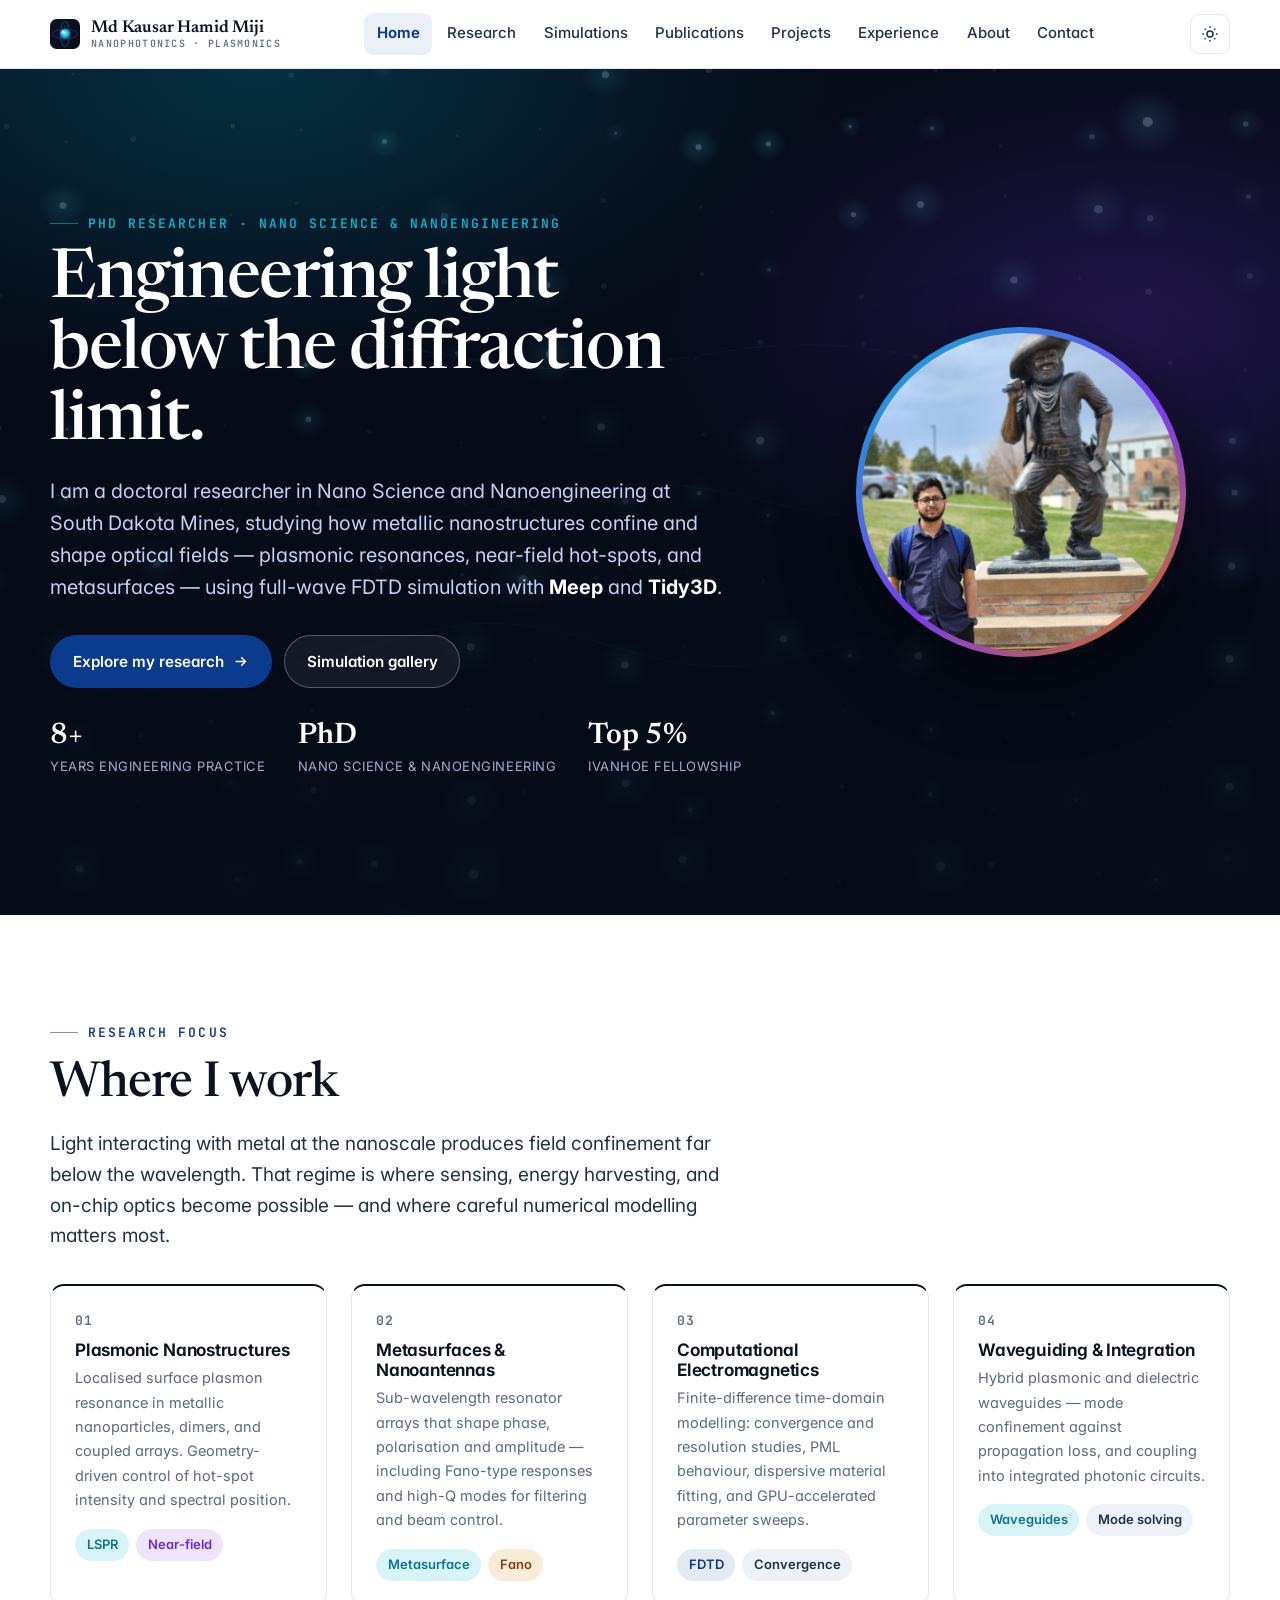
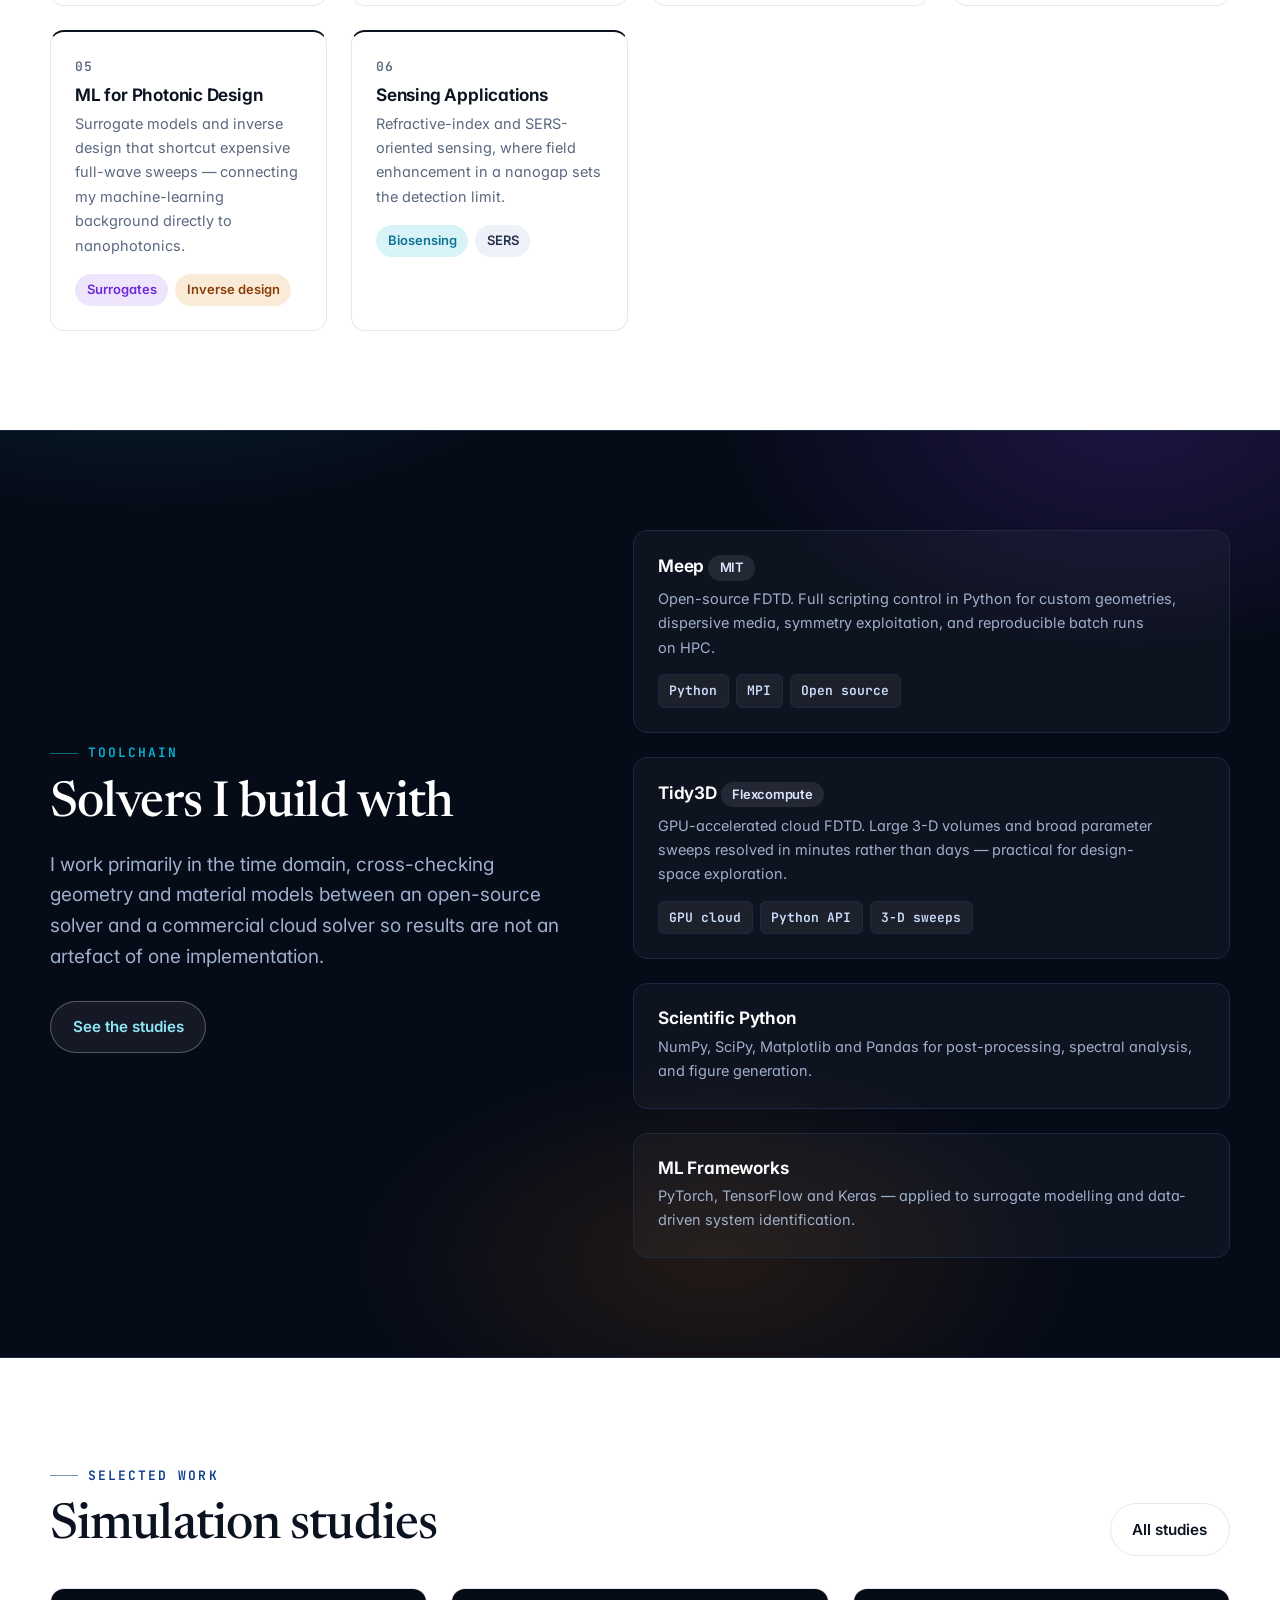
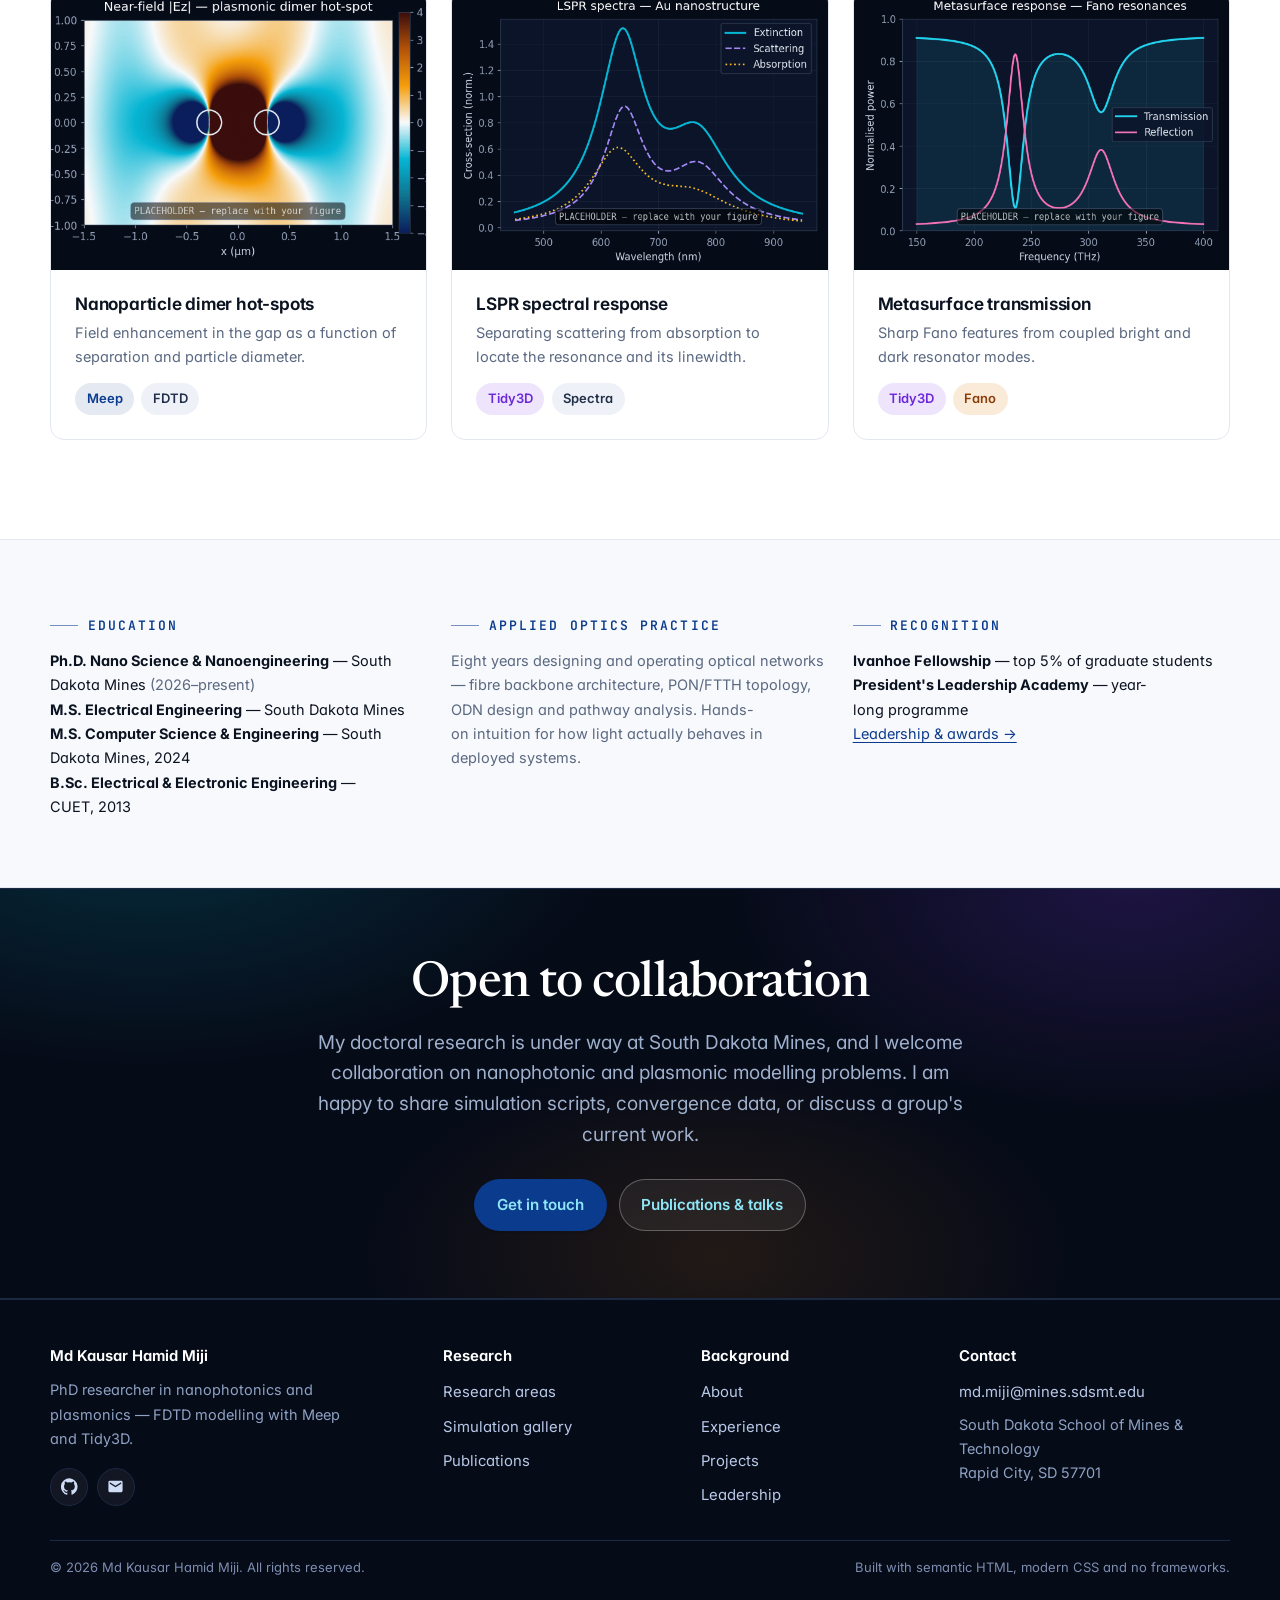
==== commit c06364cf: "Updated webpage" ====
--- a/index.html
+++ b/index.html
@@ -4,19 +4,19 @@
 <meta charset="utf-8">
 <meta name="viewport" content="width=device-width, initial-scale=1">
 <title>Md Kausar Hamid Miji — Nanophotonics &amp; Plasmonics</title>
-<meta name="description" content="Md Kausar Hamid Miji — graduate researcher in nanophotonics and plasmonics. FDTD modelling with Meep and Tidy3D, computational electromagnetics, and machine learning for photonic design.">
+<meta name="description" content="Md Kausar Hamid Miji — PhD researcher in Nano Science and Nanoengineering at South Dakota Mines. Nanophotonics and plasmonics: FDTD modelling with Meep and Tidy3D, computational electromagnetics, and machine learning for photonic design.">
 <meta name="author" content="Md Kausar Hamid Miji">
 <link rel="canonical" href="https://mijicuet.github.io/">
 
 <meta property="og:type" content="website">
 <meta property="og:site_name" content="Md Kausar Hamid Miji">
 <meta property="og:title" content="Md Kausar Hamid Miji — Nanophotonics &amp; Plasmonics">
-<meta property="og:description" content="Graduate researcher in nanophotonics and plasmonics. FDTD modelling with Meep and Tidy3D, computational electromagnetics, and machine learning for photonic design.">
+<meta property="og:description" content="PhD researcher in Nano Science and Nanoengineering. Nanophotonics and plasmonics: FDTD modelling with Meep and Tidy3D, and machine learning for photonic design.">
 <meta property="og:url" content="https://mijicuet.github.io/">
 <meta property="og:image" content="https://mijicuet.github.io/assets/img/og-card.png">
 <meta name="twitter:card" content="summary_large_image">
 <meta name="twitter:title" content="Md Kausar Hamid Miji — Nanophotonics &amp; Plasmonics">
-<meta name="twitter:description" content="Graduate researcher in nanophotonics and plasmonics. FDTD modelling with Meep and Tidy3D.">
+<meta name="twitter:description" content="PhD researcher in Nano Science and Nanoengineering — nanophotonics, plasmonics, FDTD with Meep and Tidy3D.">
 <meta name="twitter:image" content="https://mijicuet.github.io/assets/img/og-card.png">
 <meta name="theme-color" content="#060b18">
 
@@ -37,8 +37,8 @@
   "url": "https://mijicuet.github.io/",
   "image": "https://mijicuet.github.io/profile_pic.jpg",
   "email": "mailto:md.miji@mines.sdsmt.edu",
-  "jobTitle": "Graduate Researcher — Nanophotonics and Plasmonics",
-  "knowsAbout": ["Nanophotonics","Plasmonics","Computational Electromagnetics","FDTD","Meep","Tidy3D","Metasurfaces","Machine Learning","Optical Fiber Networks"],
+  "jobTitle": "PhD Researcher — Nano Science and Nanoengineering",
+  "knowsAbout": ["Nanophotonics","Plasmonics","Nanoscience","Nanoengineering","Computational Electromagnetics","FDTD","Meep","Tidy3D","Metasurfaces","Machine Learning","Optical Fiber Networks"],
   "alumniOf": [
     {"@type":"CollegeOrUniversity","name":"South Dakota School of Mines & Technology"},
     {"@type":"CollegeOrUniversity","name":"Chittagong University of Engineering & Technology"}
@@ -87,14 +87,14 @@
     <canvas class="hero-canvas" aria-hidden="true"></canvas>
     <div class="wrap hero-inner">
       <div>
-        <p class="eyebrow">Graduate Researcher · South Dakota Mines</p>
+        <p class="eyebrow">PhD Researcher · Nano Science &amp; Nanoengineering</p>
         <h1 class="display">Engineering light<br>below the diffraction limit.</h1>
         <p class="lead">
-          I study how metallic nanostructures confine and shape optical fields — plasmonic
+          I am a doctoral researcher in Nano Science and Nanoengineering at South Dakota Mines,
+          studying how metallic nanostructures confine and shape optical fields — plasmonic
           resonances, near-field hot-spots, and metasurfaces — using full-wave FDTD
           simulation with <strong style="color:#fff">Meep</strong> and
-          <strong style="color:#fff">Tidy3D</strong>. My aim is a PhD advancing
-          computational design of nanophotonic devices.
+          <strong style="color:#fff">Tidy3D</strong>.
         </p>
         <div class="btn-row" style="margin-top:2rem">
           <a class="btn btn-primary" href="research.html">Explore my research
@@ -103,12 +103,12 @@
         </div>
         <div class="hero-stats">
           <div class="stat"><b>8+</b><span>YEARS ENGINEERING PRACTICE</span></div>
-          <div class="stat"><b>2</b><span>MASTER'S DEGREES</span></div>
+          <div class="stat"><b>PhD</b><span>NANO SCIENCE &amp; NANOENGINEERING</span></div>
           <div class="stat"><b>Top 5%</b><span>IVANHOE FELLOWSHIP</span></div>
         </div>
       </div>
       <div class="hero-portrait">
-        <img src="profile_pic.jpg" alt="Portrait of Md Kausar Hamid Miji" width="330" height="330" fetchpriority="high">
+        <img src="assets/img/portrait.jpg" alt="Portrait of Md Kausar Hamid Miji" width="360" height="360" fetchpriority="high" decoding="async">
       </div>
     </div>
   </section>
@@ -197,7 +197,7 @@
   <!-- ====================== TOOLCHAIN (dark band) ====================== -->
   <section class="band-dark section">
     <div class="wrap content">
-      <div class="grid" style="grid-template-columns:minmax(0,1fr) minmax(0,1.15fr);gap:clamp(2rem,5vw,4rem);align-items:center">
+      <div class="split-even items-center">
         <div>
           <p class="eyebrow">Toolchain</p>
           <h2 class="h1">Solvers I build with</h2>
@@ -292,7 +292,8 @@
       <div class="grid grid-3">
         <div class="reveal">
           <p class="eyebrow">Education</p>
-          <p class="small"><strong>M.S. Electrical Engineering</strong> — South Dakota Mines <span class="muted">(in progress)</span></p>
+          <p class="small"><strong>Ph.D. Nano Science &amp; Nanoengineering</strong> — South Dakota Mines <span class="muted">(2026–present)</span></p>
+          <p class="small"><strong>M.S. Electrical Engineering</strong> — South Dakota Mines</p>
           <p class="small"><strong>M.S. Computer Science &amp; Engineering</strong> — South Dakota Mines, 2024</p>
           <p class="small"><strong>B.Sc. Electrical &amp; Electronic Engineering</strong> — CUET, 2013</p>
         </div>
@@ -315,11 +316,11 @@
   <!-- ====================== CTA ====================== -->
   <section class="band-dark section-sm">
     <div class="wrap content center measure">
-      <h2 class="h1">Open to PhD positions</h2>
+      <h2 class="h1">Open to collaboration</h2>
       <p class="lead" style="margin-top:.9rem">
-        I am seeking a doctoral position in nanophotonics, plasmonics, or computational
-        electromagnetics beginning in the next academic cycle. I am happy to share simulation
-        scripts, convergence data, or discuss a group's current problems.
+        My doctoral research is under way at South Dakota Mines, and I welcome collaboration on
+        nanophotonic and plasmonic modelling problems. I am happy to share simulation scripts,
+        convergence data, or discuss a group's current work.
       </p>
       <div class="btn-row" style="justify-content:center;margin-top:1.75rem">
         <a class="btn btn-primary" href="contact.html">Get in touch</a>
@@ -336,7 +337,7 @@
       <div>
         <h4>Md Kausar Hamid Miji</h4>
         <p class="small" style="color:#8fa2c4;max-width:34ch">
-          Graduate researcher in nanophotonics and plasmonics — FDTD modelling with Meep and Tidy3D.
+          PhD researcher in nanophotonics and plasmonics — FDTD modelling with Meep and Tidy3D.
         </p>
         <div class="social-row" style="margin-top:1rem">
           <a href="https://github.com/mijiCUET" aria-label="GitHub" rel="me noopener">
--- a/assets/css/main.css
+++ b/assets/css/main.css
@@ -158,6 +158,44 @@
 }
 .skip-link:focus { left: 0; color: #fff; }
 
+
+/* --- Two-column splits: always collapse on narrow screens ------------------ */
+.split, .split-lead, .split-even, .split-media {
+  display: grid;
+  gap: clamp(2rem, 5vw, 4rem);
+}
+.split       { grid-template-columns: minmax(0, 1.5fr) minmax(0, 1fr); }
+.split-lead  { grid-template-columns: minmax(0, 1.6fr) minmax(0, 1fr); }
+.split-even  { grid-template-columns: minmax(0, 1fr)   minmax(0, 1.15fr); }
+.split-media { grid-template-columns: minmax(0, 1fr)   minmax(0, 1.35fr); gap: 1.75rem; }
+@media (max-width: 900px) {
+  .split, .split-lead, .split-even { grid-template-columns: 1fr; }
+}
+@media (max-width: 780px) {
+  .split-media { grid-template-columns: 1fr; }
+}
+/* Numbered research item: index column + body */
+.split-num { display: grid; grid-template-columns: auto minmax(0, 1fr); gap: 1.5rem; align-items: start; }
+@media (max-width: 520px) { .split-num { grid-template-columns: 1fr; gap: .35rem; } }
+
+.items-center { align-items: center; }
+.items-start  { align-items: start; }
+.self-start   { align-self: start; }
+
+/* --- Progressive-enhancement fallbacks for color-mix() -------------------- */
+@supports not (color: color-mix(in srgb, red 50%, blue)) {
+  .nav-list a[aria-current="page"] { background: #eef3fb; }
+  .chip-brand  { background: #e7eefb; }
+  .chip-cyan   { background: #dcf5fa; }
+  .chip-violet { background: #ede7fd; }
+  .chip-amber  { background: #fdf0dc; }
+  .site-header { background: #ffffff; }
+  .tl-item::before { box-shadow: 0 0 0 4px #eef3fb; }
+  .btn-ghost:hover { border-color: #b9c9e8; }
+  .card-hover:hover { border-color: #b9c9e8; }
+  input:focus, textarea:focus, select:focus { box-shadow: 0 0 0 3px #dbe6fa; }
+}
+
 /* --------------------------------------------------------------------------
    4. Typography components
    -------------------------------------------------------------------------- */
@@ -287,7 +325,7 @@
 .chip-brand { background: color-mix(in srgb, var(--brand) 11%, transparent); color: var(--brand); }
 .chip-cyan  { background: color-mix(in srgb, var(--cyan) 15%, transparent);  color: #0e7490; }
 .chip-violet{ background: color-mix(in srgb, var(--violet) 13%, transparent);color: #6d28d9; }
-.chip-amber { background: color-mix(in srgb, var(--amber) 15%, transparent); color: #b45309; }
+.chip-amber { background: color-mix(in srgb, var(--amber) 15%, transparent); color: #8a3d08; }
 .chip-row { display: flex; flex-wrap: wrap; gap: .45rem; }
 
 /* --------------------------------------------------------------------------
